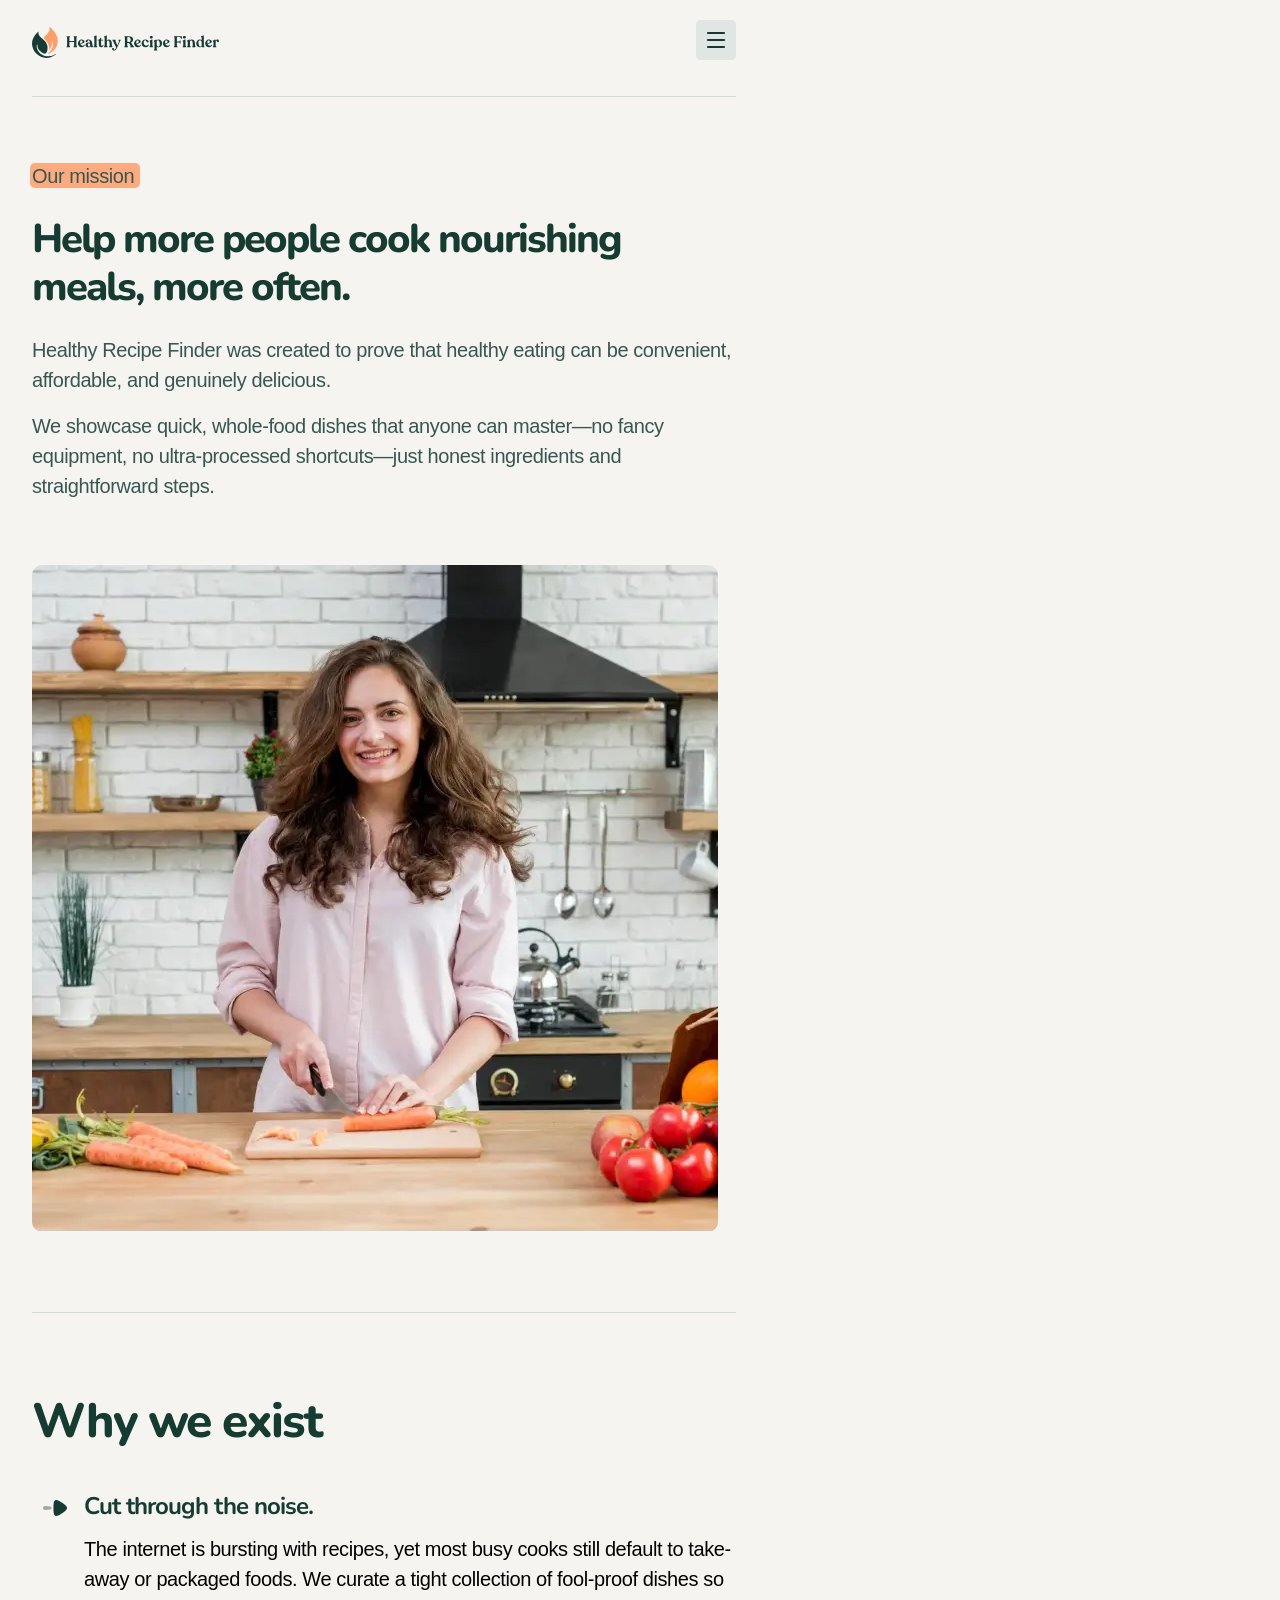
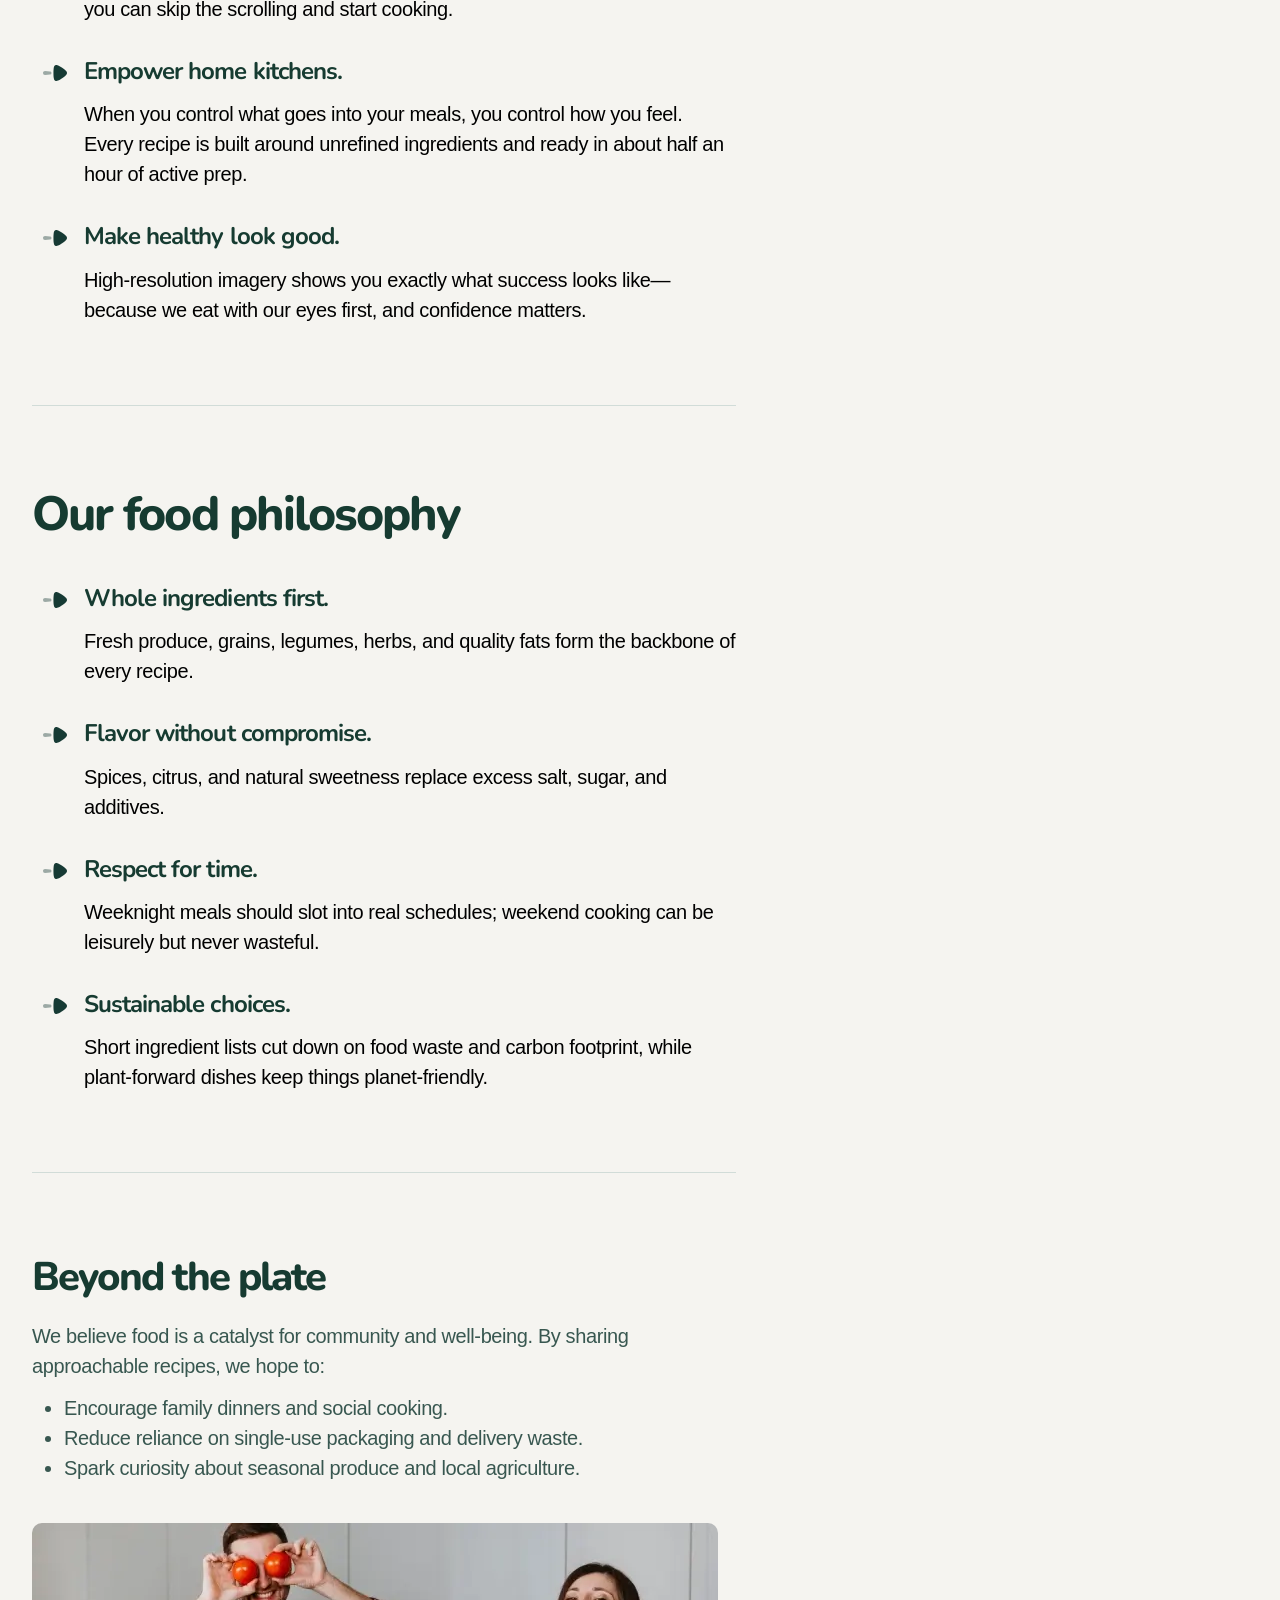
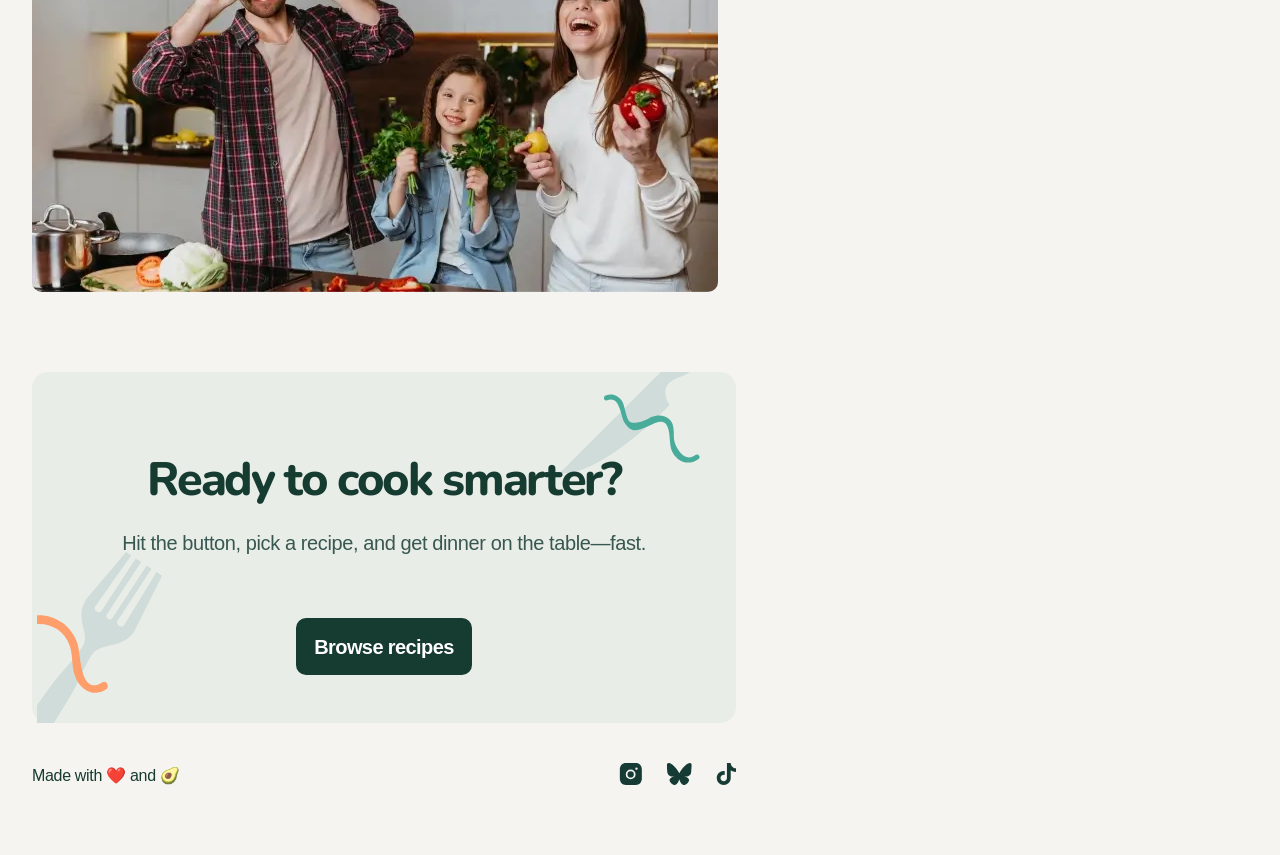
==== about.html @ 057d62b3 "Finishe tablet-version" ====
<!doctype html>
<html lang="en">
  <head>
    <meta charset="UTF-8" />
    <meta name="viewport" content="width=device-width, initial-scale=1.0" />

    <link
      rel="icon"
      type="image/png"
      sizes="32x32"
      href="./assets/images/favicon-32x32.png"
    />

    <title>Frontend Mentor | Recipe finder website</title>
    <link rel="stylesheet" href="./styles/normalize.css" />
    <link rel="stylesheet" href="./styles/style.css" />
  </head>
  <body>
    <header class="header">
      <div class="header__container">
        <a href="#" class="header__logo">
          <img src="./assets/images/logo.svg" alt="logo" />
        </a>
        <button class="header__icon-open" aria-label="Open Menu" aria-expanded="false" aria-controls="navMenu">
          <svg
            width="40"
            height="40"
            viewBox="0 0 40 40"
            fill="none"
            xmlns="http://www.w3.org/2000/svg"
          >
            <path
              d="M0 4C0 1.79086 1.79086 0 4 0H36C38.2091 0 40 1.79086 40 4V36C40 38.2091 38.2091 40 36 40H4C1.79086 40 0 38.2091 0 36V4Z"
              fill="#E0E6E3"
            />
            <path
              fill-rule="evenodd"
              clip-rule="evenodd"
              d="M28 28H12C11.448 28 11 27.553 11 27C11 26.447 11.448 26 12 26H28C28.552 26 29 26.447 29 27C29 27.553 28.552 28 28 28Z"
              fill="#163A34"
            />
            <path
              fill-rule="evenodd"
              clip-rule="evenodd"
              d="M28 14H12C11.448 14 11 13.553 11 13C11 12.447 11.448 12 12 12H28C28.552 12 29 12.447 29 13C29 13.553 28.552 14 28 14Z"
              fill="#163A34"
            />
            <path
              fill-rule="evenodd"
              clip-rule="evenodd"
              d="M28 21H12C11.448 21 11 20.553 11 20C11 19.447 11.448 19 12 19H28C28.552 19 29 19.447 29 20C29 20.553 28.552 21 28 21Z"
              fill="#163A34"
            />
          </svg>
        </button>
        <div class="header__wrapper">
          <nav class="header__menu">
            <ul id="navMenu" class="header__menu-list">
              <li class="header__menu-item">
                <a href="/index.html" class="header__menu-link">Home</a>
              </li>
              <li class="header__menu-item">
                <a href="/" class="header__menu-link">About</a>
              </li>
              <li class="header__menu-item">
                <a href="/recipes.html" class="header__menu-link">Recipes</a>
              </li>
            </ul>
          </nav>
          <div class="header__btn">
            <button class="btn header__btn-sign">Browse recipes</button>
          </div>
        </div>
      </div>
    </header>
    <main class="main">
      <section class="mission">
        <div class="mission__content">
          <p class="mission__color">Our mission</p>
          <h2>Help more people cook nourishing meals, more often.</h2>
          <p>
            Healthy Recipe Finder was created to prove that healthy eating can
            be convenient, affordable, and genuinely delicious.
          </p>
          <p>
            We showcase quick, whole-food dishes that anyone can master—no fancy
            equipment, no ultra-processed shortcuts—just honest ingredients and
            straightforward steps.
          </p>
        </div>
        <picture>
          <!-- Картинка для планшетов и десктопов (от 768px и выше) -->
          <source
            media="(min-width: 600px)"
            srcset="./assets/images/image-about-our-mission-large.webp"
          />
          <!-- Картинка для всех остальных (мобильных) по умолчанию -->
          <img
            src="./assets/images/image-about-our-mission-small.webp"
            alt="image our mission"
          />
        </picture>
      </section>
      <section class="exist-philosophy">
        <div class="exist">
          <h2>Why we exist</h2>
          <div class="exist__content">
            <h6>Cut through the noise.</h6>
            <p>
              The internet is bursting with recipes, yet most busy cooks still
              default to take-away or packaged foods. We curate a tight
              collection of fool-proof dishes so you can skip the scrolling and
              start cooking.
            </p>
            <h6>Empower home kitchens.</h6>
            <p>
              When you control what goes into your meals, you control how you
              feel. Every recipe is built around unrefined ingredients and ready
              in about half an hour of active prep.
            </p>
            <h6>Make healthy look good.</h6>
            <p>
              High-resolution imagery shows you exactly what success looks
              like—because we eat with our eyes first, and confidence matters.
            </p>
          </div>
        </div>
        <div class="philosophy">
          <h2>Our food philosophy</h2>
          <div class="philosophy__content">
            <h6>Whole ingredients first.</h6>
            <p>
              Fresh produce, grains, legumes, herbs, and quality fats form the
              backbone of every recipe.
            </p>
            <h6>Flavor without compromise.</h6>
            <p>
              Spices, citrus, and natural sweetness replace excess salt, sugar,
              and additives.
            </p>
            <h6>Respect for time.</h6>
            <p>
              Weeknight meals should slot into real schedules; weekend cooking
              can be leisurely but never wasteful.
            </p>
            <h6>Sustainable choices.</h6>
            <p>
              Short ingredient lists cut down on food waste and carbon
              footprint, while plant-forward dishes keep things planet-friendly.
            </p>
          </div>
        </div>
      </section>
      <section class="plate">
        <div class="plate__content">
          <h2>Beyond the plate</h2>
          <p>
            We believe food is a catalyst for community and well-being. By
            sharing approachable recipes, we hope to:
          </p>
          <ul class="plate__list">
            <li class="plate__item">
              Encourage family dinners and social cooking.
            </li>
            <li class="plate__item">
              Reduce reliance on single-use packaging and delivery waste.
            </li>
            <li class="plate__item">
              Spark curiosity about seasonal produce and local agriculture.
            </li>
          </ul>
        </div>
        <picture>
          <!-- Картинка для планшетов и десктопов (от 768px и выше) -->
          <source
            media="(min-width: 600px)"
            srcset="./assets/images/image-about-beyond-the-plate-large.webp"
          />
          <!-- Картинка для всех остальных (мобильных) по умолчанию -->
          <img
            src="./assets/images/image-about-beyond-the-plate-small.webp"
            alt="image beyond the plate"
          />
        </picture>
      </section>

      <section class="smarter">
        <h2>Ready to cook smarter?</h2>
        <p>Hit the button, pick a recipe, and get dinner on the table—fast.</p>
        <button class="btn btn__smarter">Browse recipes</button>
      </section>
    </main>
    <footer class="footer">
      <div class="footer__social">
        <button>
          <!-- <img src="./assets/images/icon-instagram.svg" alt="icon instagram" /> -->
          <svg
            xmlns="http://www.w3.org/2000/svg"
            width="23"
            height="22"
            fill="none"
            viewBox="0 0 23 22"
          >
            <path
              fill="#163A34"
              fill-rule="evenodd"
              d="M11.664 8.198a3.19 3.19 0 0 0-3.187 3.184 3.188 3.188 0 0 0 6.374 0 3.188 3.188 0 0 0-3.187-3.184Z"
              clip-rule="evenodd"
            />
            <path
              fill="#163A34"
              fill-rule="evenodd"
              d="M17.476 6.842c-.66 0-1.198-.535-1.198-1.191a1.198 1.198 0 0 1 2.396 0c0 .656-.538 1.191-1.198 1.191Zm-5.812 9.461a4.928 4.928 0 0 1-4.924-4.92 4.928 4.928 0 0 1 4.924-4.922 4.927 4.927 0 0 1 4.923 4.921 4.927 4.927 0 0 1-4.923 4.921ZM16.727 0H6.96C3.303 0 .844 2.573.844 6.403v9.194C.844 19.426 3.303 22 6.96 22h9.766c3.659 0 6.118-2.574 6.118-6.403V6.403c0-3.83-2.458-6.403-6.117-6.403Z"
              clip-rule="evenodd"
            />
          </svg>
        </button>
        <button>
          <!-- <img src="./assets/images/icon-bluesky.svg" alt="icon bluesky" /> -->
          <svg
            xmlns="http://www.w3.org/2000/svg"
            width="26"
            height="22"
            fill="none"
            viewBox="0 0 26 22"
          >
            <g clip-path="url(#a)">
              <path
                fill="#163A34"
                d="M6.22 1.48c2.865 2.151 5.946 6.512 7.077 8.852 1.132-2.34 4.213-6.7 7.077-8.851 2.067-1.552 5.416-2.753 5.416 1.068 0 .763-.437 6.41-.694 7.327-.892 3.187-4.142 4-7.032 3.508 5.053.86 6.338 3.709 3.562 6.557-5.272 5.41-7.578-1.357-8.17-3.091-.107-.318-.158-.467-.159-.34 0-.127-.051.022-.16.34-.59 1.734-2.896 8.502-8.169 3.091-2.776-2.848-1.49-5.697 3.563-6.557-2.891.492-6.141-.321-7.033-3.508-.257-.917-.694-6.564-.694-7.327 0-3.82 3.35-2.62 5.416-1.068Z"
              />
            </g>
            <defs>
              <clipPath id="a">
                <path fill="#fff" d="M.844 0H25.75v22H.844z" />
              </clipPath>
            </defs>
          </svg>
        </button>
        <button>
          <!-- <img src="./assets/images/icon-tiktok.svg" alt="icon tiktok" /> -->
          <svg
            xmlns="http://www.w3.org/2000/svg"
            width="20"
            height="22"
            fill="none"
            viewBox="0 0 20 22"
          >
            <path
              fill="#163A34"
              d="M20 9.023h-.043c-1.977 0-3.781-.601-5.242-1.675v7.691c0 3.867-3.137 6.961-7.004 6.961A6.932 6.932 0 0 1 .75 15.04c0-3.868 3.094-7.005 6.96-7.005.345 0 .645.043.99.086v3.867a2.664 2.664 0 0 0-.99-.172c-1.76 0-3.222 1.461-3.222 3.223 0 1.762 1.461 3.223 3.223 3.223 1.762 0 3.223-1.461 3.223-3.223V0h3.78v.086c0 .3 0 .602.087.902a5.226 5.226 0 0 0 2.32 3.438c.817.558 1.805.86 2.836.86H20v3.737Z"
            />
          </svg>
        </button>
      </div>
      <p>Made with ❤️ and 🥑</p>
    </footer>
    <script src="app.js"></script>
  </body>
</html>
---- styles/style.css ----
:root {
  --neutral-900: hsl(164, 45%, 16%);
  --neutral-600: hsl(166, 22%, 28%);
  --neutral-300: hsl(160, 13%, 84%);
  --neutral-200: hsl(108, 12%, 92%);
  --neutral-100: hsl(45, 20%, 95%);
  --neutral-0: hsl(0, 0%, 100%);
  --orange: hsl(21, 98%, 71%);
  --teal: hsl(170, 40%, 48%);
  --indigo: hsl(230, 62%, 64%);
  --font-family: "Nunito Sans", sans-serif;
  --second-family: "Nunito", sans-serif;
}
@font-face {
  font-family: "Nunito";
  src:
    local("Nunito"), url(../assets/fonts/Nunito/Nunito-VariableFont_wght.ttf);
}
@font-face {
  font-family: "Nunito-Sans";
  src:
    local("Nunito-Sans"),
    url(../assets/fonts/Nunito_Sans/NunitoSans-VariableFont_YTLC\,opsz\,wdth\,wght.ttf);
}

html {
  box-sizing: border-box;
}

*,
::after,
::before {
  box-sizing: inherit;
}

body {
  max-width: 375px;
  width: 100%;
  min-height: 1932px;
  padding-inline: 16px;
  font-family: "Nunito Sans", sans-serif;
  background-color: var(--neutral-100);
  /* position: relative; */
}
img {
  /* Чтобы ширина не выходила за экран изображения */
  max-width: 100%;
  display: block;
}

a {
  text-decoration: none;
}
ul {
  margin-block: 0;
  padding-inline-start: 0;
}

button {
  border: none;
  padding: 0;
  cursor: pointer;
  color: inherit;
  background-color: transparent;
}
.header {
  padding-block: 20px;
  border-bottom: 1px solid var(--neutral-300);
}
.header__container {
  display: flex;
  align-items: center;
  justify-content: space-between;
  position: relative;
}
.header__logo {
  display: block;
  width: 200px;
}
.header__wrapper {
  display: flex;
  align-items: center;
  flex-direction: column;
  justify-content: space-between;
  background-color: var(--neutral-0);
  width: 343px;
  height: 231px;
  border-radius: 8px;
  position: absolute;
  top: 60px;
  left: -5px;
  z-index: 2;
  padding-block-end: 8px;
  box-shadow: 0 12px 22px -12px var(--neutral-600);
  display: none;
}
.menu__active .header__wrapper {
  display: flex;
}
.header__menu {
  padding-block-start: 12px;
}
.header__menu-list {
  width: 327px;
  list-style: none;
  display: flex;
  align-items: flex-start;
  flex-direction: column;
  row-gap: 12px;
  padding-inline-start: 8px;
}
/* .header__menu-item {
} */
.header__menu-link {
  font-weight: 600;
  font-size: 18px;
  line-height: 150%;
  letter-spacing: -0.02em;
  color: hsl(218, 23%, 21%);
}
.header__btn {
  padding-inline: 8px;
}
.btn {
  display: flex;
  align-items: center;
  justify-content: center;
  border-radius: 10px;
  background-color: var(--neutral-900);
  font-weight: 700;
  font-family: "Nunito Sans", sans-serif;
  font-size: 20px;
  line-height: 140%;
  letter-spacing: -0.03em;
  text-align: center;
  color: var(--neutral-0);
  &:focus {
    outline: none;
  }
  &:focus-visible {
    outline: 2px solid var(--neutral-900);
    /* Отступ от кнопки */
    outline-offset: 2px;
  }
}
.btn .header__btn-sign {
  width: 327px;
  height: 52px;
}
.main {
  margin-block-start: 48px;
}
.meals {
  margin-block-end: 64px;
}
.meals h1 {
  width: 343px;
  font-family: var(--second-family);
  font-weight: 800;
  /* font-size: 52px; */
  font-size: clamp(3.25rem, calc(2.81rem + 1.878vw), 4.5rem);
  line-height: 110%;
  letter-spacing: -0.04em;
  color: var(--neutral-900);
  margin-block: 0 16px;
  position: relative;
}
.meals h1::after {
  position: absolute;
  content: "";
  width: 185px;
  height: 23px;
  border-radius: 5px;
  background-color: var(--orange);
  top: 30px;
  left: 0;
  opacity: 0.55;
}
.meals p {
  font-family: var(--font-family);
  font-weight: 500;
  font-size: 20px;
  line-height: 150%;
  letter-spacing: -0.02em;
  color: var(--neutral-600);
  margin-block: 0 32px;
}
.btn__meals {
  width: 198px;
  height: 60px;
  margin-block-end: 40px;
}
.meals picture {
  position: relative; /* Создаем точку отсчета для линии */
  display: block; /* Позволяет псевдоэлементу отображаться */
  /* width: max-content;  Чтобы контейнер не был шире самой картинки */
  margin: 0 auto; /* Если нужно отцентрировать картинку */
}

.meals picture::before {
  content: "";
  position: absolute;
  /* Параметры самой линии 
  Укажите реальную ширину вашей линии
  Укажите реальную высоту */
  background-image: url("../assets/images/pattern-squiggle-mobile.svg");
  background-repeat: no-repeat;
  background-size: contain;
  width: 375px;
  height: 476px;
  /* Размещаем линию */
  top: -125px;
  right: -15px;
  /* Кладем линию ПОД картинку */
  z-index: -1;
}

.meals img {
  display: block; /* Убирает лишний отступ снизу у картинки */
  position: relative; /* Гарантирует, что картинка будет выше линии */
  border-radius: 3px;
  z-index: 1;
}
/* Getting */
.getting {
  margin-block-end: 64px;
}
.getting h2 {
  font-family: var(--second-family);
  font-weight: 800;
  /* font-size: clamp(40px, calc(37.183px + 0.751vw), 48px); */
  font-size: clamp(2.5rem, calc(2.324rem + 0.751vw), 3rem);
  line-height: 120%;
  letter-spacing: -0.04em;
  color: var(--neutral-900);
  margin-block: 0 48px;
}
.getting__block {
  display: flex;
  align-items: center;
  flex-direction: column;
  row-gap: 20px;
}
.getting__block img {
  margin-block-end: 20px;
}
.getting__block h4 {
  font-family: var(--second-family);
  font-weight: 700;
  font-size: 32px;
  line-height: 130%;
  letter-spacing: -0.03em;
  color: var(--neutral-900);
  margin-block: 0 12px;
}
.getting__block p {
  font-family: var(--font-family);
  font-weight: 500;
  font-size: 20px;
  line-height: 150%;
  letter-spacing: -0.02em;
  color: var(--neutral-600);
  margin-block: 0;
}
/* Built */
.built {
  margin-block-end: 64px;
}
.built h2 {
  font-family: var(--second-family);
  font-weight: 800;
  /* font-size: 40px; */
  font-size: clamp(2.5rem, calc(2.324rem + 0.751vw), 3rem);
  line-height: 120%;
  letter-spacing: -0.05em;
  color: var(--neutral-900);
  margin-block: 0 20px;
}
.built p {
  font-family: var(--font-family);
  font-weight: 500;
  font-size: 20px;
  line-height: 150%;
  letter-spacing: -0.02em;
  color: var(--neutral-600);
  margin-block: 0 32px;
}
.built span {
  font-family: var(--second-family);
  font-weight: 700;
  line-height: 140%;
  letter-spacing: -0.03em;
}
/* Псевдокласс :first-of-type находит первого потомка своего типа среди детей родителя.
Этот селектор выберет именно первый элемент нужного типа (в данном случае — первый <p>), 
даже если перед ним есть другие теги.
*/
.built p:first-of-type {
  margin-block-end: 20px;
}
.built img {
  border-radius: 10px;
}

/* About */
/* Mission */
.mission {
  padding-block-end: 64px;
  border-bottom: 1px solid var(--neutral-300);
}
.mission__content {
  margin-block-end: 40px;
}
.mission__color {
  font-family: var(--second-family);
  font-weight: 700;
  font-size: 20px;
  line-height: 140%;
  letter-spacing: -0.03em;
  color: var(--neutral-900);
  position: relative;
}
.mission__color::after {
  position: absolute;
  content: "";
  width: 110px;
  height: 25px;
  border-radius: 5px;
  background-color: var(--orange);
  top: 2px;
  left: -2px;
  opacity: 0.85;
  z-index: -1;
}
.mission__content p:first-child {
  margin-block-end: 24px;
}
.mission__content h2 {
  font-family: var(--second-family);
  font-weight: 800;
  font-size: 40px;
  line-height: 120%;
  letter-spacing: -0.05em;
  color: var(--neutral-900);
  margin-block: 0 24px;
}
.mission__content p {
  font-family: var(--font-family);
  font-weight: 500;
  font-size: 20px;
  line-height: 150%;
  letter-spacing: -0.02em;
  color: var(--neutral-600);
  margin-block: 0;
}
.mission__content p:nth-child(3) {
  margin-block-end: 16px;
}
.mission img {
  border-radius: 10px;
}
/* Exist Philosophy*/
.exist-philosophy {
  margin-block-start: 48px;
}
.exist__content {
  padding-inline-start: 52px;
}
.exist__content p:last-child {
  margin-block-end: 0;
}
.exist-philosophy h2 {
  font-family: var(--second-family);
  font-weight: 800;
  font-size: 48px;
  line-height: 120%;
  letter-spacing: -0.04em;
  color: var(--neutral-900);
  margin-block: 0 40px;
}
.exist-philosophy h6 {
  font-family: var(--second-family);
  font-weight: 700;
  font-size: 24px;
  line-height: 130%;
  letter-spacing: -0.04em;
  color: var(--neutral-900);
  margin-block: 0 12px;
  position: relative;
}
.exist-philosophy h6::before {
  position: absolute;
  content: "";
  background-image: url("../assets/images/icon-bullet-point.svg");
  width: 32px;
  height: 32px;
  background-size: contain;
  top: 1px;
  left: -45px;
  /*  чтобы иконка не «подпрыгивала» выше базовой линии текста */
  vertical-align: middle;
}
.exist-philosophy p {
  font-family: var(--font-family);
  font-weight: 500;
  font-size: 20px;
  line-height: 150%;
  letter-spacing: -0.02em;
  color: var(--neutral-800);
  margin-block: 0 24px;
}
.exist {
  padding-block-end: 48px;
  border-bottom: 1px solid var(--neutral-300);
}

.philosophy {
  margin-block-start: 48px;
  border-bottom: 1px solid var(--neutral-300);
}
.philosophy__content p:last-child {
  margin-block-end: 0;
}
.philosophy__content {
  padding-inline-start: 52px;
  padding-block-end: 49px;
}
/* Plate */
.plate {
  margin-block: 48px;
}
.plate__content {
  margin-block-end: 32px;
}
.plate__content h2 {
  font-family: var(--second-family);
  font-weight: 800;
  font-size: 40px;
  line-height: 120%;
  letter-spacing: -0.05em;
  color: var(--neutral-900);
  margin-block: 0 20px;
}
.plate__content p {
  font-family: var(--font-family);
  font-weight: 500;
  font-size: 20px;
  line-height: 150%;
  letter-spacing: -0.02em;
  color: var(--neutral-600);
  margin-block: 0 12px;
}
.plate__list {
  padding-inline-start: 32px;
}
.plate__item {
  font-family: var(--font-family);
  font-weight: 500;
  font-size: 20px;
  line-height: 150%;
  letter-spacing: -0.02em;
  color: var(--neutral-600);
}

.plate img {
  border-radius: 10px;
}
/* Recipes */
/* Explore */
.explore {
  margin-block: 48px;
}
.explore h2 {
  font-family: var(--second-family);
  font-weight: 800;
  font-size: clamp(2.5rem, calc(2.324rem + 0.751vw), 3rem);
  line-height: 120%;
  letter-spacing: -0.05em;
  color: var(--neutral-900);
  margin-block: 0 12px;
}
.explore p {
  font-family: var(--font-family);
  font-weight: 500;
  font-size: 20px;
  line-height: 150%;
  letter-spacing: -0.02em;
  color: var(--neutral-600);
  margin-block: 0;
}

/* Form */
.form {
  display: flex;
  align-items: center;
  flex-direction: column;
  row-gap: 12px;
  margin-block-end: 24px;
}
input[type="text"] {
  display: block;
  border: none;
  width: 343px;
  height: 47px;
  border: 1px solid var(--neutral-300);
  border-radius: 10px;
  padding: 10px 16px;
  background: var(--neutral-0);
  padding-inline-start: 44px;
  cursor: pointer;
}
.form__input {
  position: relative;
}
::placeholder {
  font-family: var(--second-family);
  font-weight: 600;
  font-size: 18px;
  line-height: 150%;
  letter-spacing: -0.02em;
  color: var(--neutral-900);
  opacity: 0.7;
}
.form__input svg {
  position: absolute;
  width: 20px;
  height: 20px;
  top: 14px;
  left: 16px;
}
/* select {
  appearance: none;
  width: 343px;
  height: 47px;
  border: 1px solid var(--neutral-300);
  border-radius: 10px;
  padding: 10px 16px;
  background: var(--neutral-0);
} */
/* select option {
  border: none;
  outline: none;
  font-family: var(--second-family);
  font-weight: 600;
  font-size: 18px;
  line-height: 150%;
  letter-spacing: -0.02em;
  color: #293241;
} */
.dropdown {
  position: relative;
}
.dropdown .btn__head {
  border: 1px solid #e0e6e3;
  display: flex;
  align-items: center;
  justify-content: center;
  width: 343px;
  height: 47px;
  border-radius: 10px;
  background: var(--neutral-0);
  font-weight: 600;
  font-size: 18px;
  line-height: 150%;
  letter-spacing: -0.02em;
  color: var(--neutral-900);
  cursor: pointer;
}
.dropdown .btn__head::after {
  position: absolute;
  content: "";
  background-image: url("../assets/images/icon-chevron-down.svg");
  width: 20px;
  height: 21px;
  top: 15px;
  right: 87px;
}

.selected {
  position: absolute;
  border: 1px solid var(--neutral-300);
  border-radius: 8px;
  padding: 8px;
  width: 240px;
  /* height: 173px; */
  box-shadow: 0 12px 22px -12px var(--neutral-300);
  background: var(--neutral-0);
  top: 53px;
  visibility: hidden;
  z-index: 2;
}
.dropdown.open .selected {
  opacity: 1;
  visibility: visible;
}
.form__radio {
  /* border: 1px solid var(--neutral-0);
  border-radius: 8px;
  padding: 8px;
  width: 224px;
  height: 43px;
  background: var(--neutral-0); */
}

label {
  display: block;
  width: 224px;
  height: 43px;
  border: 1px solid var(--neutral-0);
  border-radius: 8px;
  padding: 8px 28px;
  position: relative;
  font-weight: 600;
  font-size: 18px;
  line-height: 150%;
  letter-spacing: -0.02em;
  color: var(--neutral-600);
  cursor: pointer;
  transition: border 0.2s ease-in-out;
}
input[type="radio"] {
  position: absolute;
  width: 0;
  height: 0;
  left: 6px;
  top: 13px;
}
input[type="radio"]::before {
  content: "";
  display: inline-block;
  width: 16px;
  height: 16px;
  border-radius: 50%;
  background: transparent;
  border: 2px solid hsl(165, 15%, 84%);
}
input[type="radio"]:checked::after {
  position: absolute;
  content: "";
  width: 8px;
  height: 8px;
  background: var(--neutral-600);
  border: 2px solid var(--neutral-600);
  border-radius: 50%;
  left: 4px;
  top: 4px;
  cursor: pointer;
}
input[type="radio"]:checked::before {
  border-color: var(--neutral-600);
}
.clear__btn {
  border: none;
  outline: none;
  border-radius: 8px;
  padding: 2px 8px;
  width: 224px;
  height: 28px;
  font-weight: 500;
  font-size: 16px;
  line-height: 150%;
  letter-spacing: -0.02em;
  color: var(--neutral-600);
  background: var(--neutral-0);
  text-align: left;
}
.recipes__wrap {
  display: grid;
  grid-template-columns: 1fr;
  row-gap: 32px;
}
.recipes__wrap-info {
  box-shadow: 0 8px 16px -9px rgba(22, 58, 52, 0.16);
  background: var(--neutral-0);
  border: 1px solid var(--neutral-300);
  border-radius: 10px;
  padding: 8px;
}
.recipes__wrap-info picture img {
  border-radius: 10px;
  margin-block-end: 16px;
}
.recipes__wrap-info h4 {
  width: 311px;
  display: inline-block;
  text-transform: capitalize;
  font-family: var(--second-family);
  font-weight: 700;
  font-size: 20px;
  line-height: 140%;
  letter-spacing: -0.03em;
  color: var(--neutral-900);
  margin-block: 0 10px;
  /* Для того, чтобы было ... как в макете */
  overflow: hidden;
  white-space: nowrap;
  text-overflow: ellipsis;
}
.recipes__wrap-info p {
  font-family: var(--font-family);
  font-weight: 500;
  font-size: 16px;
  line-height: 150%;
  letter-spacing: -0.02em;
  color: var(--neutral-600);
  margin-block: 0 16px;
}
.recipes__wrap-details {
  display: flex;
  align-items: center;
  flex-wrap: wrap;
  column-gap: 16px;
  row-gap: 8px;
  margin-block-end: 16px;
}
.recipes__wrap-details p {
  margin: 0;
}
.details__serving {
  display: flex;
  align-items: center;
  column-gap: 6px;
}
.details__prep {
  display: flex;
  align-items: center;
  column-gap: 6px;
}
.details__cook {
  display: flex;
  align-items: center;
  column-gap: 6px;
}
.btn__view {
  width: 327px;
  height: 48px;
  border-radius: 999px;
  margin-block-end: 8px;
  font-size: 16px;
  letter-spacing: -0.02em;
}
/* Recipe */
.main__nav {
  font-weight: 600;
  font-size: 18px;
  line-height: 150%;
  letter-spacing: -0.02em;
  color: var(--neutral-900);
  margin-block-end: 16px;
  text-transform: capitalize;
}
.recipe__info {
  display: flex;
  align-items: center;
  flex-direction: column;
  row-gap: 40px;
}
.recipe__info picture img {
  border-radius: 10px;
}
.recipe__details {
  border-bottom: 1px solid var(--neutral-300);
}
.recipe__details h2 {
  font-weight: 800;
  font-size: 40px;
  line-height: 120%;
  letter-spacing: -0.05em;
  color: var(--neutral-900);
  margin-block: 0 20px;
  text-transform: capitalize;
}
.recipe__details p {
  font-weight: 500;
  font-size: 20px;
  line-height: 150%;
  letter-spacing: -0.02em;
  color: var(--neutral-600);
  margin-block: 0 20px;
}
.recipe__details .recipes__wrap-details p {
  margin: 0;
}
.recipe__details .recipes__wrap-details {
  margin-block-end: 20px;
}
.recipe__details h4 {
  font-weight: 700;
  font-size: 24px;
  line-height: 130%;
  letter-spacing: -0.04em;
  color: var(--neutral-900);
  margin-block: 0 16px;
}
.recipe__details ul {
  padding-inline-start: 20px;
}
.recipe__details ul:first-of-type {
  margin-block-end: 20px;
}
.recipe__details ul:last-of-type {
  padding-block-end: 49px;
}
.recipe__details li {
  list-style-type: none;
  font-weight: 500;
  font-size: 20px;
  line-height: 150%;
  letter-spacing: -0.02em;
  color: var(--neutral-600);
  position: relative;
  padding-block-end: 8px;
}
.recipe__details li:last-child {
  padding-block-end: 0;
}
.recipe__details li::before {
  position: absolute;
  content: "";
  background-image: url("../assets/images/icon-bullet-point.svg");
  width: 24px; /* Целевая ширина */
  height: 24px; /* Целевая высота */
  background-size: contain; /* Сохраняет пропорции внутри 24x24 */
  top: 3px;
  left: -32px;
  vertical-align: middle;
}
.more__recipes {
  padding-block: 48px;
  border-bottom: 1px solid var(--neutral-300);
}
.more__recipes h3 {
  font-weight: 700;
  font-size: 32px;
  line-height: 130%;
  letter-spacing: -0.03em;
  color: var(--neutral-900);
  margin-block: 0 24px;
}
/* Smarter */
.smarter {
  border-radius: 16px;
  padding: 48px 16px;
  /* width: 343px; */
  /* height: 353px; */
  background: var(--neutral-200);
  margin-block-end: 32px;
}
.smarter h2 {
  font-family: var(--second-family);
  font-weight: 800;
  /* font-size: 40px; */
  font-size: clamp(2.5rem, calc(2.324rem + 0.751vw), 3rem);
  line-height: 120%;
  letter-spacing: -0.05em;
  text-align: center;
  color: var(--neutral-900);
  margin-block: 0 12px;
}
.smarter p {
  font-family: var(--font-family);
  font-weight: 500;
  font-size: 20px;
  line-height: 150%;
  letter-spacing: -0.02em;
  text-align: center;
  color: var(--neutral-600);
  padding: 0 32px;
}
.btn__smarter {
  width: 176px;
  height: 57px;
  margin: 0 auto;
}
.footer {
  padding-block-start: 40px;
}
.footer__social {
  display: flex;
  align-items: center;
  justify-content: center;
  column-gap: 24px;
  margin-block-end: 24px;
}
.footer__social button {
  list-style-type: none;
  cursor: pointer;
  &:hover svg path {
    fill: var(--neutral-600);
  }
  &:focus {
    outline: none;
  }
  &:focus-visible {
    outline: 2px solid var(--neutral-900);
    border-radius: 4px;
    /* Отступ от кнопки */
    outline-offset: 2px;
  }
}
.footer p {
  font-family: var(--font-family);
  font-weight: 500;
  font-size: 16px;
  line-height: 150%;
  letter-spacing: -0.02em;
  text-align: center;
  color: var(--neutral-900);
}

/* ------------------ Tablet -----------*/

@media (min-width: 768px) {
  body {
    max-width: 768px;
    min-height: 2982px;
    padding-inline: 32px;
  }
  .header {
    padding-block: 20px 32px;
  }
  .header__wrapper {
    width: 100%;
    align-items: start;
  }
  .header__btn {
    width: 100%;
  }
  .header__btn-sign {
    width: 100%;
  }
  .meals {
    margin-block-end: 80px;
  }
  .meals h1 {
    width: 100%;
  }
  .meals h1::after {
    width: 210px;
    height: 25px;
  }
  .meals picture::before {
    background-image: url("../assets/images/pattern-squiggle-1.svg");
    width: 768px;
    height: 664px;
    top: -70px;
  }
  .meals img {
    border-radius: 7px;
  }
  /* Getting */
  .getting {
    padding-block-end: 80px;
    margin-block-end: 0;
    border-bottom: 1px solid var(--neutral-300);
  }
  .getting__block {
    align-items: flex-start;
    row-gap: 32px;
  }
  .getting__block img {
    margin-block-end: 24px;
  }
  /* Built */
  .built {
    margin-block: 80px;
  }
  .built p {
    margin-block-end: 40px;
  }
  .built span {
    position: relative;
  }
  .built span::after {
    position: absolute;
    content: "";
    width: 100px;
    height: 13px;
    border-radius: 5px;
    background-color: var(--orange);
    top: 10px;
    left: 0;
    opacity: 1;
    z-index: -1;
  }
  /* Smarter */
  .smarter {
    padding-block-start: 80px;
    position: relative;
    z-index: 2;
    margin-block-end: 0;
  }
  .smarter::after {
    position: absolute;
    content: "";
    width: 151px;
    height: 122px;
    /* background-image: url("../assets/images/pattern-knife.svg"); */
    background-image: url("../assets/images/pattern-knife-small.svg");
    background-repeat: no-repeat;
    background-size: contain;
    top: 0px;
    right: 25px;
    z-index: -11;
  }
  .smarter::before {
    position: absolute;
    content: "";
    width: 132px;
    height: 175px;
    background-image: url("../assets/images/pattern-fork-small.svg");
    background-repeat: no-repeat;
    background-size: contain;
    bottom: 0;
    left: 5px;
    z-index: -11;
  }
  .smarter p {
    padding-block-end: 40px;
  }
  /* About */
  /* Mission */
  .mission {
    padding-block: 16px 80px;
  }
  .mission__content {
    margin-block-end: 64px;
  }
  /* Exist Philosophy*/
  .exist-philosophy {
    margin-block-start: 80px;
  }
  .exist-philosophy p {
    margin-block-end: 32px;
  }
  .exist {
    padding-block-end: 80px;
  }
  .philosophy {
    margin-block-start: 80px;
  }
  .philosophy__content {
    padding-block-end: 80px;
  }
  /* Plate */
  .plate {
    margin-block: 80px;
  }
  .plate__content {
    margin-block-end: 40px;
  }
  /* Recipes */
  /* Explore */
  .explore {
    margin-block-start: 64px;
  }
  /* Form */
  .form {
    flex-direction: row;
    gap: 0 12px;
  }
  input[type="text"] {
    width: 320px;
    transition: border-color 0.3s; /* Плавный эффект */
    &:hover {
      border: 1px solid var(--neutral-900);
      border-radius: 10px;
    }
  }
  .dropdown .btn__head {
    width: 180px;
    transition: border-color 0.3s; /* Плавный эффект */
    &:hover {
      border: 1px solid var(--neutral-900);
      border-radius: 10px;
    }
  }
  .dropdown .btn__head::after {
    right: 2px;
  }
  .dropdown.open {
    border: 1px solid var(--neutral-900);
    border-radius: 10px;
  }
  .recipes__wrap-details {
    row-gap: 0;
  }
  /* Стандартный :focus работает только на элементах, которые могут принимать фокус ввода. 
  label к ним не относится.
  :focus-within — срабатывает на родителе (label), когда любой элемент внутри него (input) получает фокус.
  :has(:checked) — если вы хотите, чтобы рамка оставалась активной после клика (когда кнопка выбрана): */
  label:focus-within {
    border: 2px solid var(--neutral-900);
  }
  label:has(input:checked) {
    border-color: var(--neutral-900);
  }
  .btn__view {
    width: 100%;
  }
  .clear__btn:focus {
    outline: 2px solid var(--neutral-900);
  }

  /* Footer */
  .footer {
    display: flex;
    align-items: center;
    justify-content: space-between;
    flex-direction: row-reverse;
    padding-block: 40px;
  }
  .footer__social {
    margin-block-end: 0;
  }
  .footer p {
    margin-block: 0;
  }
}

/* ------------------ Desktop -----------*/
@media (min-width: 1440px) {
}
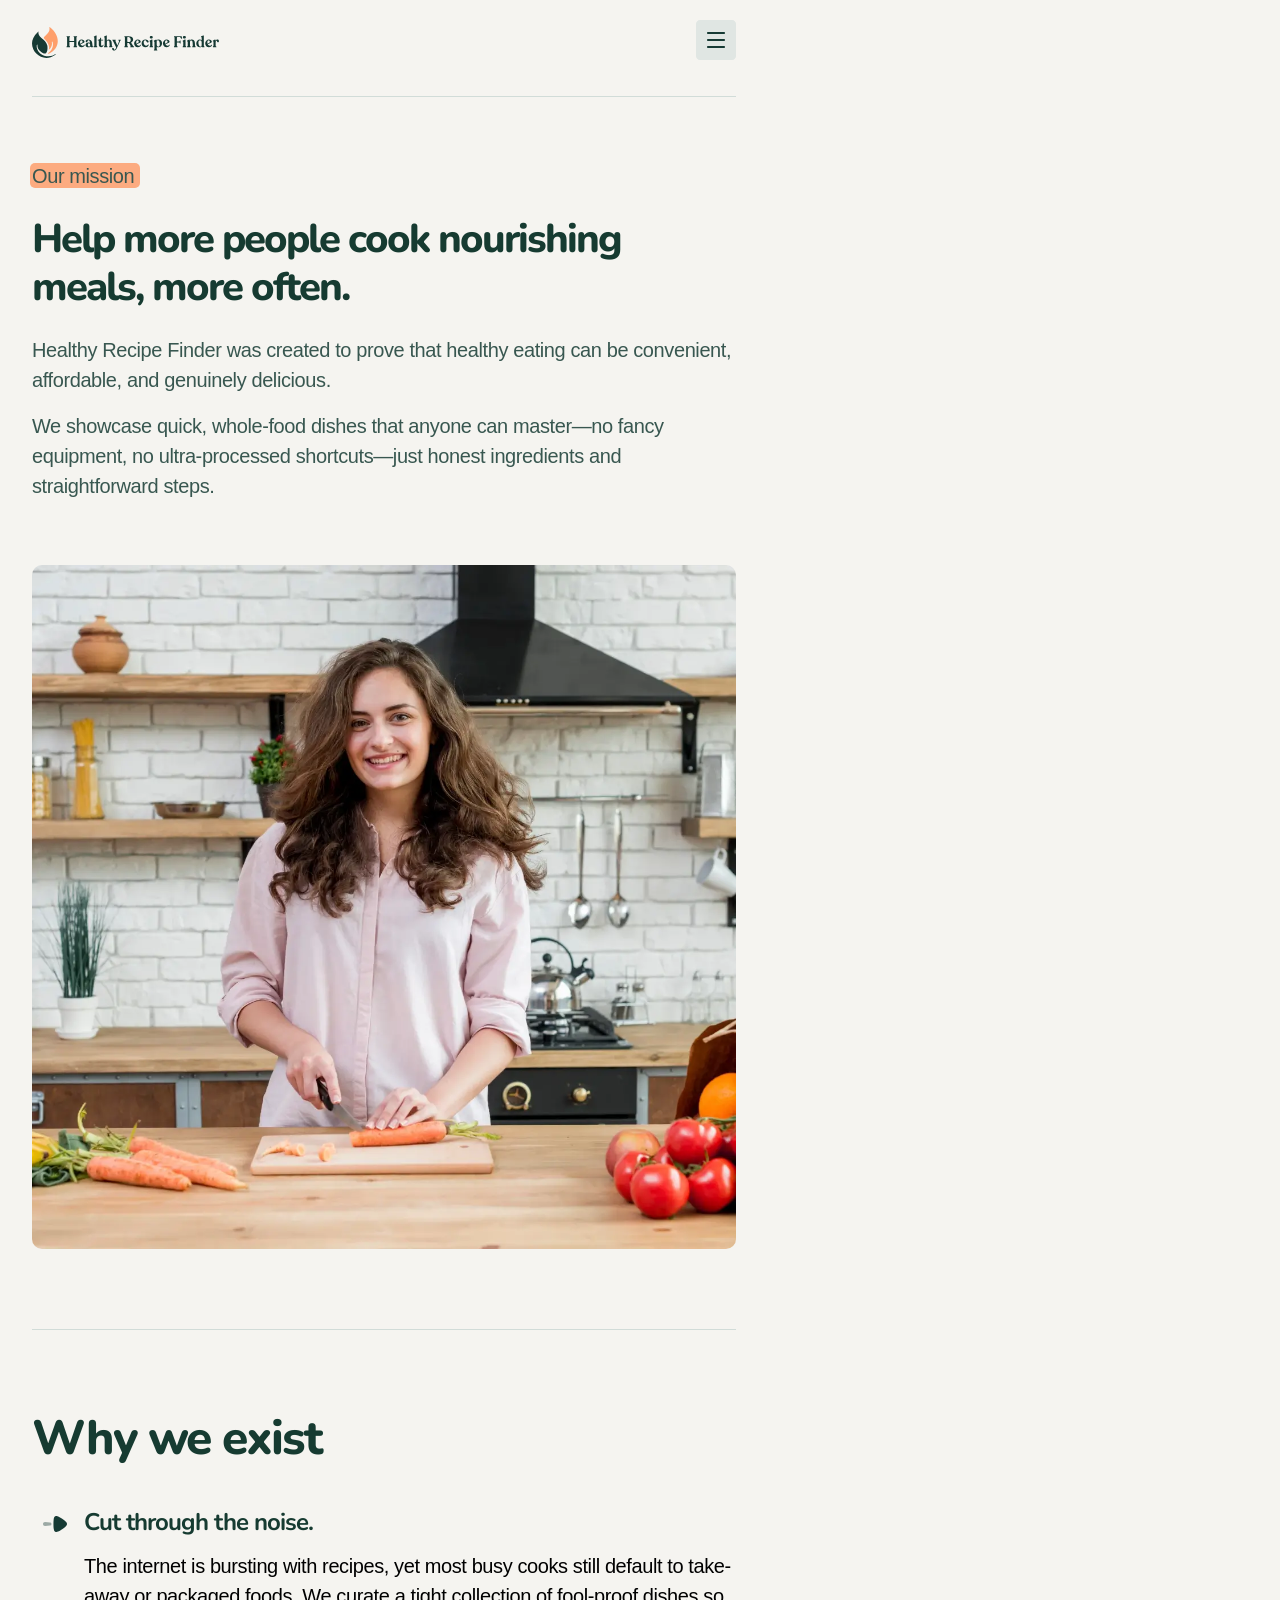
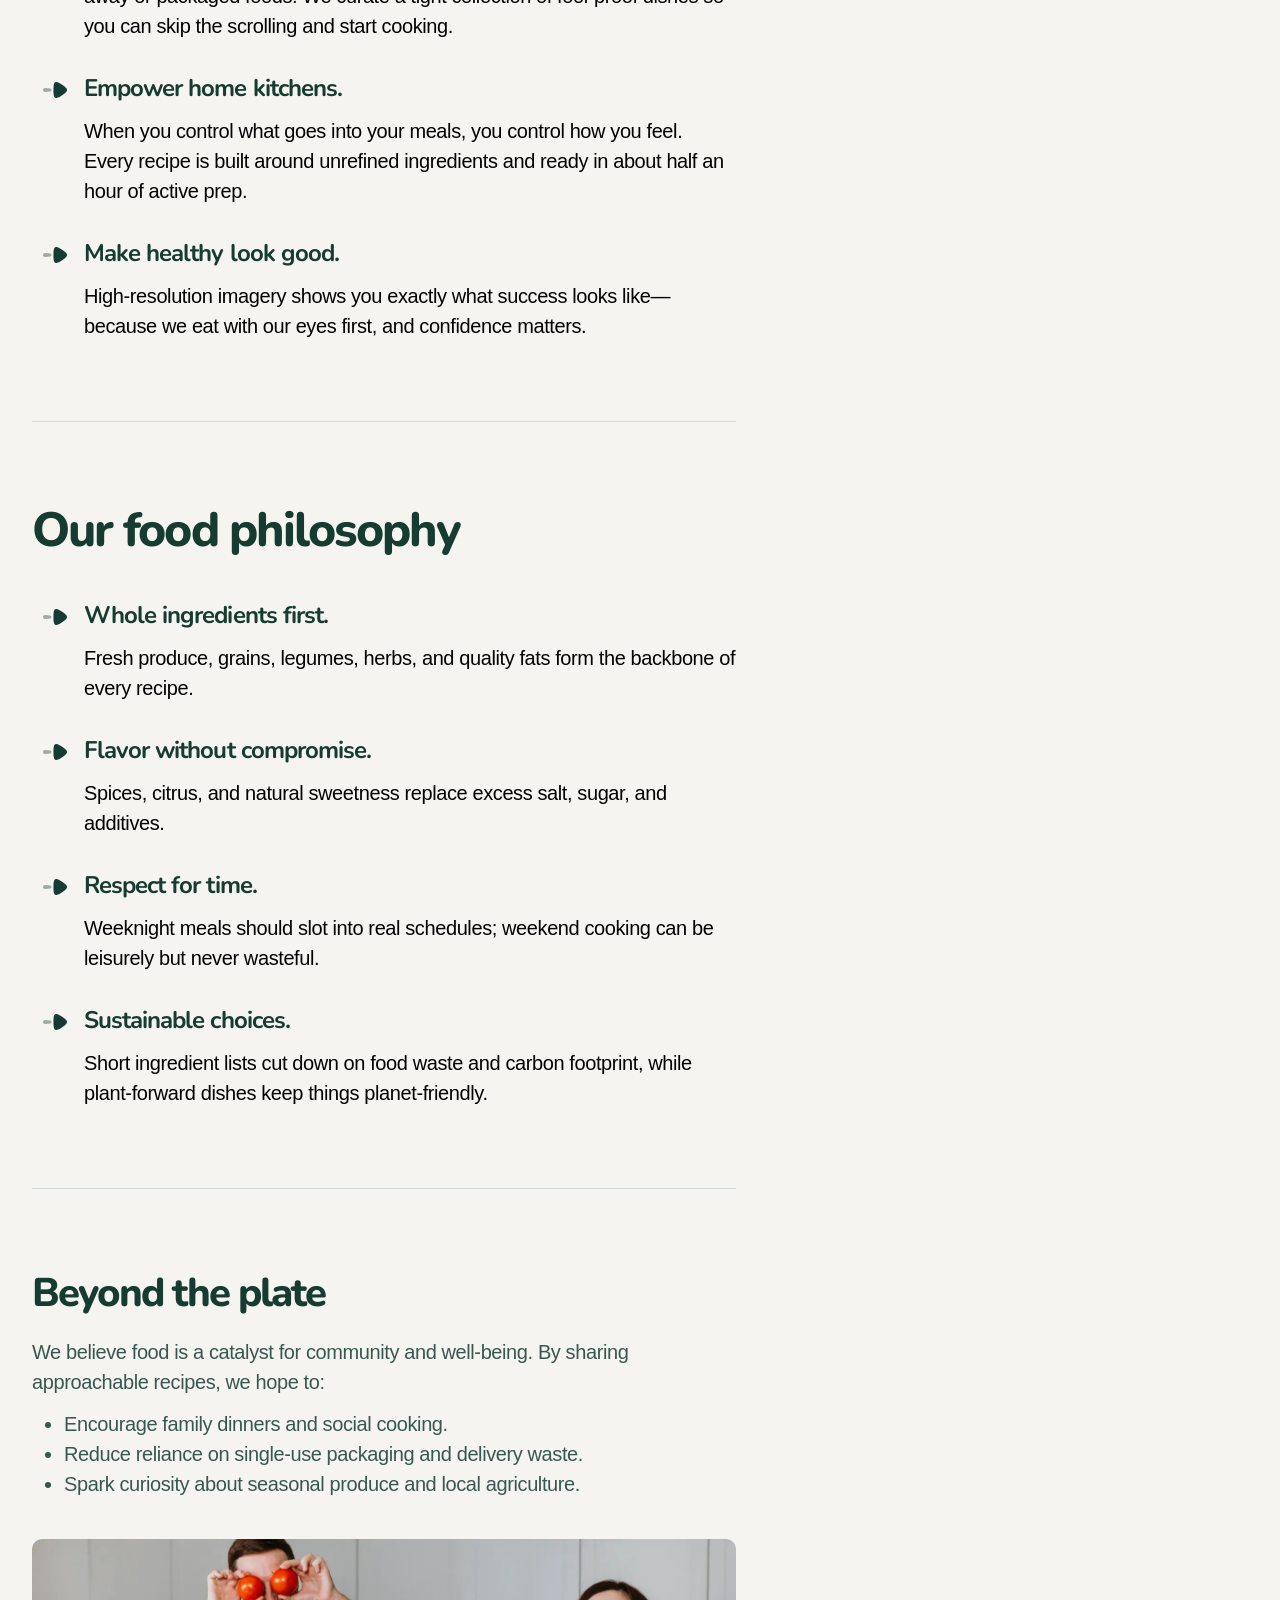
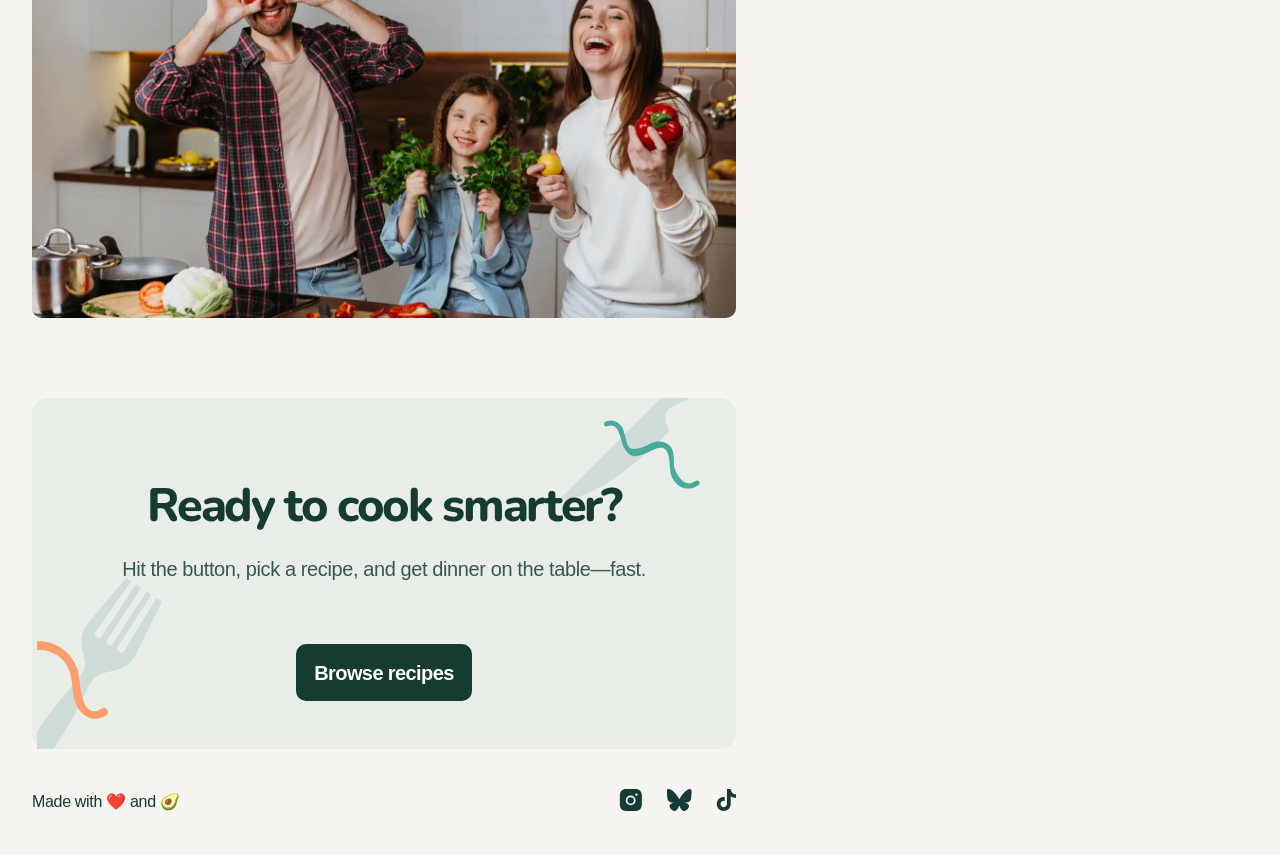
==== commit 1640e459: "Created main-failse decktop version" ====
--- a/about.html
+++ b/about.html
@@ -60,7 +60,7 @@
                 <a href="/index.html" class="header__menu-link">Home</a>
               </li>
               <li class="header__menu-item">
-                <a href="/" class="header__menu-link">About</a>
+                <a href="/about.html" class="header__menu-link">About</a>
               </li>
               <li class="header__menu-item">
                 <a href="/recipes.html" class="header__menu-link">Recipes</a>
--- a/styles/style.css
+++ b/styles/style.css
@@ -174,7 +174,7 @@
   background-color: var(--orange);
   top: 30px;
   left: 0;
-  opacity: 0.55;
+  opacity: 0.5;
 }
 .meals p {
   font-family: var(--font-family);
@@ -1120,4 +1120,135 @@
 
 /* ------------------ Desktop -----------*/
 @media (min-width: 1440px) {
-}
+  body {
+    max-width: 1440px;
+    min-height: 2672px;
+    margin: 0 auto;
+  }
+  .header {
+    padding-block: 32.5px;
+  }
+  .header__container {
+    position: static;
+  }
+  .header__logo {
+    width: 260px;
+  }
+  .header__icon-open {
+    display: none;
+  }
+  .header__wrapper {
+    position: static;
+    width: 0;
+    height: 0;
+    display: flex;
+    flex-direction: row;
+    align-items: center;
+    flex-basis: 780px;
+    box-shadow: none;
+    background: transparent;
+    padding: 0;
+  }
+  .header__menu {
+    padding: 0;
+  }
+  .header__menu-list {
+    flex-direction: row;
+    gap: 0 40px;
+  }
+  .header__menu-link {
+    display: inline-block;
+  }
+  .header__menu-link.active {
+    position: relative;
+  }
+  .header__menu-link.active::after {
+    position: absolute;
+    content: "";
+    left: 50%;
+    bottom: -5px;
+    width: 100%;
+    height: 3px;
+    border-radius: 4px;
+    background-color: var(--orange);
+    translate: -50% 0;
+  }
+  .header__btn-sign {
+    width: 167px;
+    height: 52px;
+    padding: 0;
+    margin-left: auto;
+  }
+  .main {
+    margin-block-start: 80px;
+  }
+  /* Meals */
+  .meals {
+    margin-block-end: 96px;
+  }
+  .meals h1 {
+    text-align: center;
+  }
+  .meals h1::after {
+    width: 265px;
+    height: 38px;
+    left: 295px;
+    top: 37px;
+    margin-block-end: 12px;
+  }
+  .meals p {
+    width: 580px;
+    text-align: center;
+    margin: 0 auto 40px auto;
+  }
+  .btn__meals {
+    margin: 0 auto 80px auto;
+  }
+  .meals picture::before {
+    background-image: url("../assets/images/pattern-squiggle-1.svg");
+    width: 1440px;
+    height: 616px;
+    background-size: contain;
+    top: -155px;
+    left: -30px;
+  }
+  /* Getting */
+  /* .getting {
+    margin-block-end: 96px;
+  } */
+  .getting h2 {
+    text-align: center;
+  }
+  .getting__block {
+    flex-direction: row;
+    justify-content: center;
+    gap: 0 32px;
+  }
+  .getting__block img {
+    margin-block-end: 24px;
+  }
+  .getting__block-pecipes,
+  .getting__block-fuss,
+  .getting__block-searh {
+    width: 376px;
+  }
+  /* Built */
+  .built {
+    display: flex;
+    align-items: center;
+    column-gap: 48px;
+    margin-block: 96px;
+  }
+  .built p {
+    width: 509px;
+  }
+  /* Smarter */
+  .smarter {
+    margin: 0;
+    padding-block: 96px;
+  }
+  .smarter p {
+    padding: 0;
+    margin-block: 0 40px;
+  }
+}
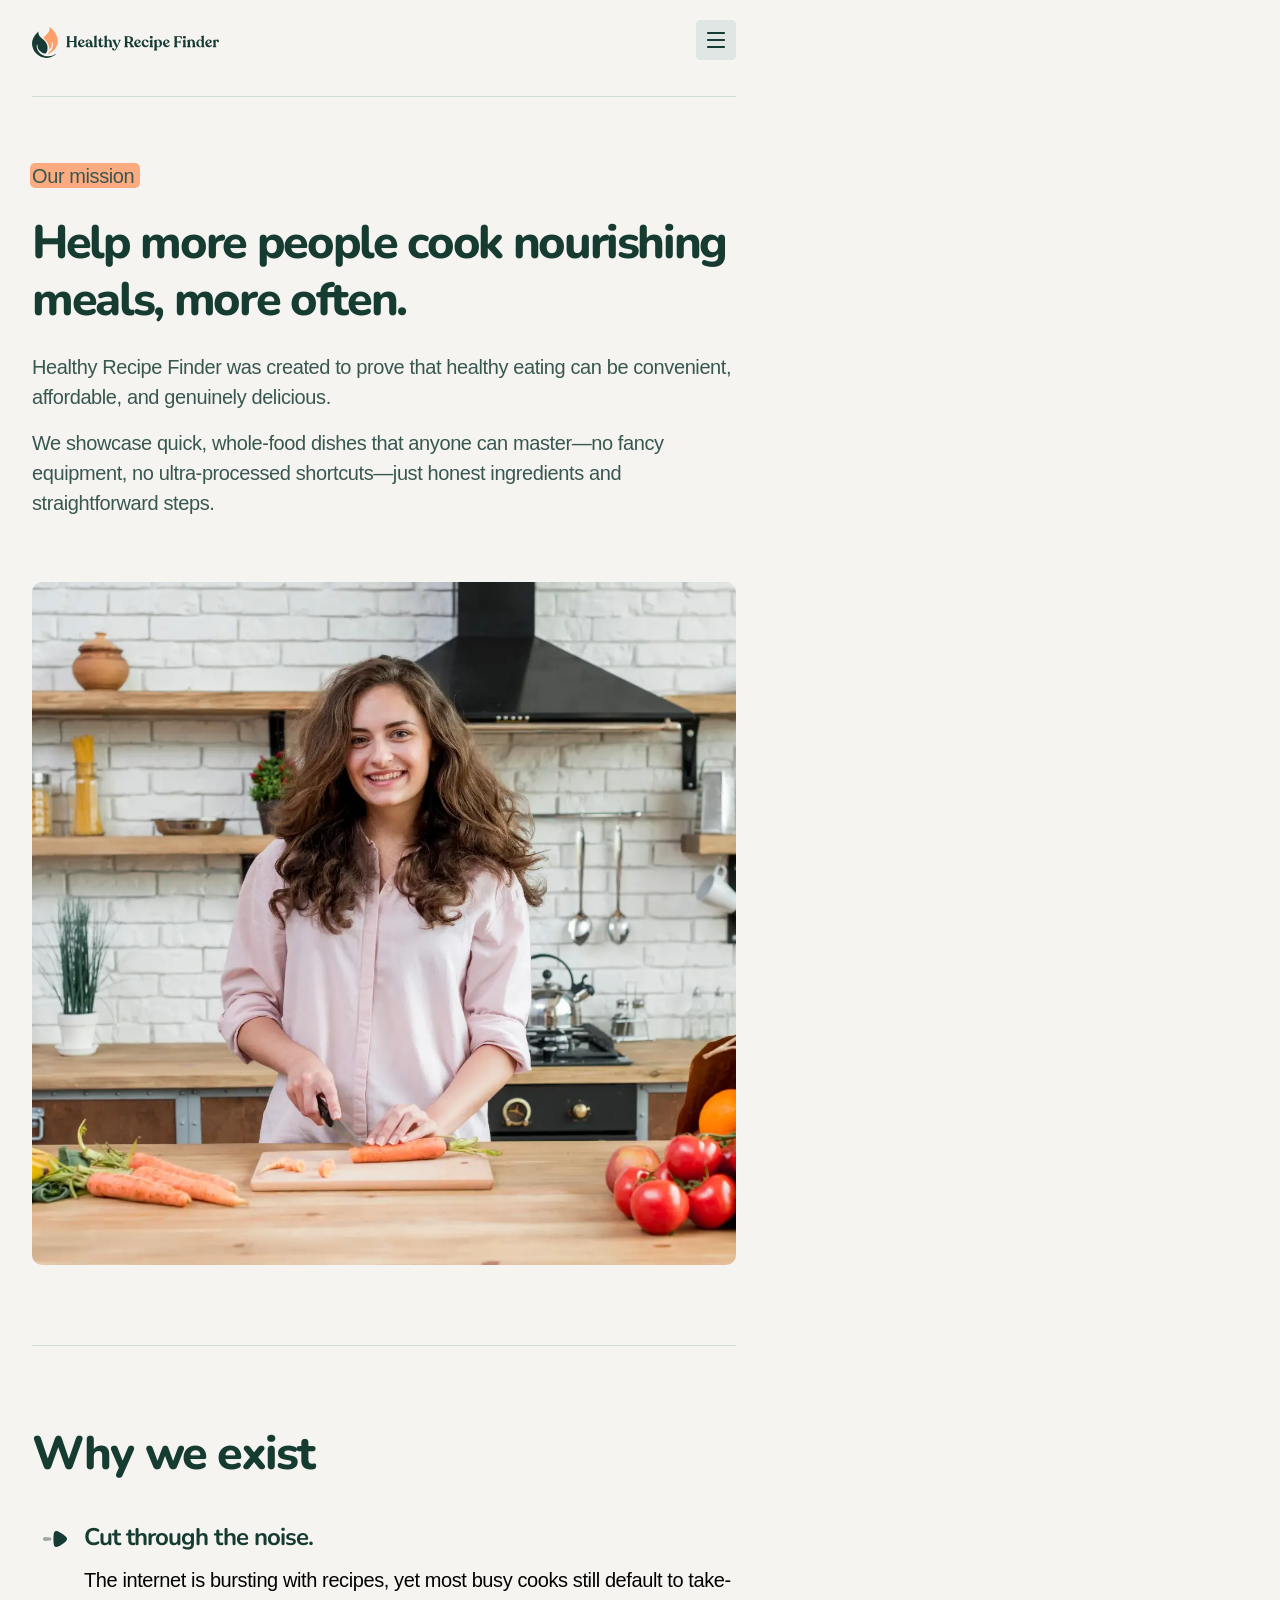
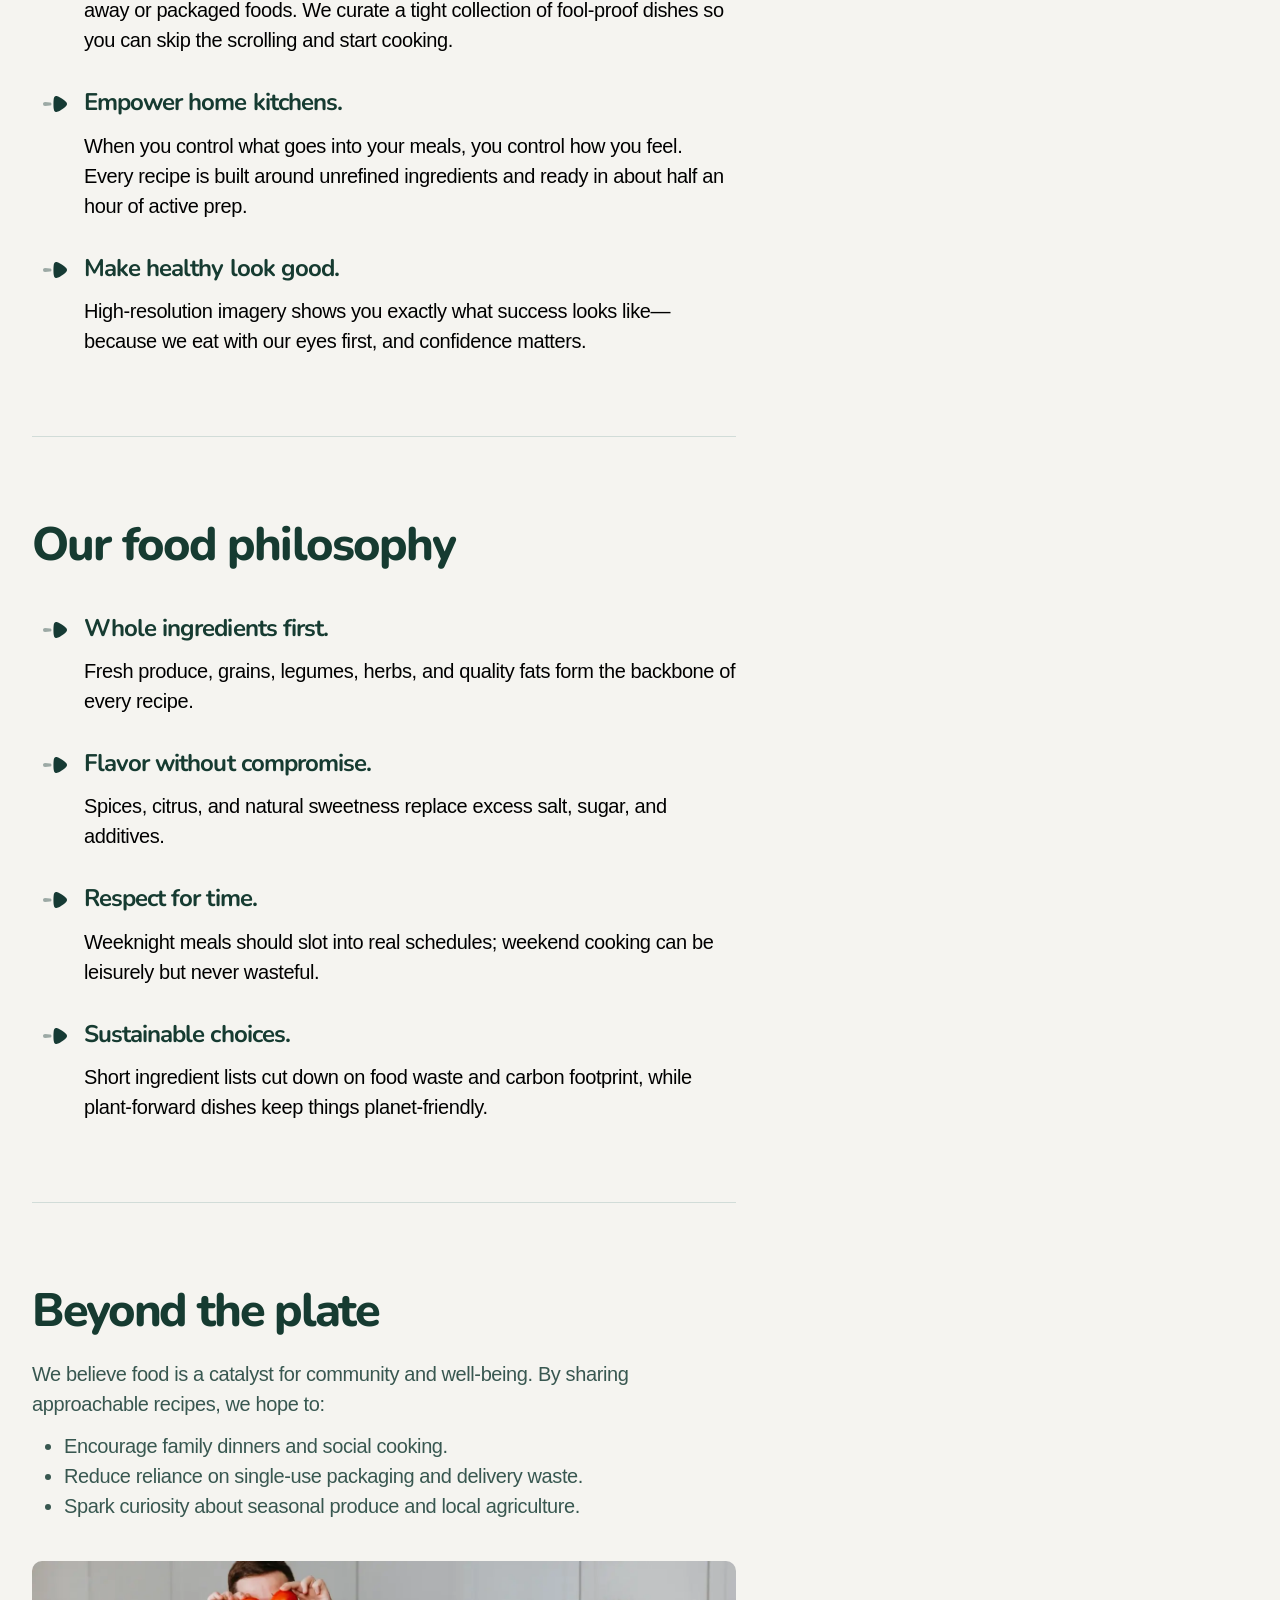
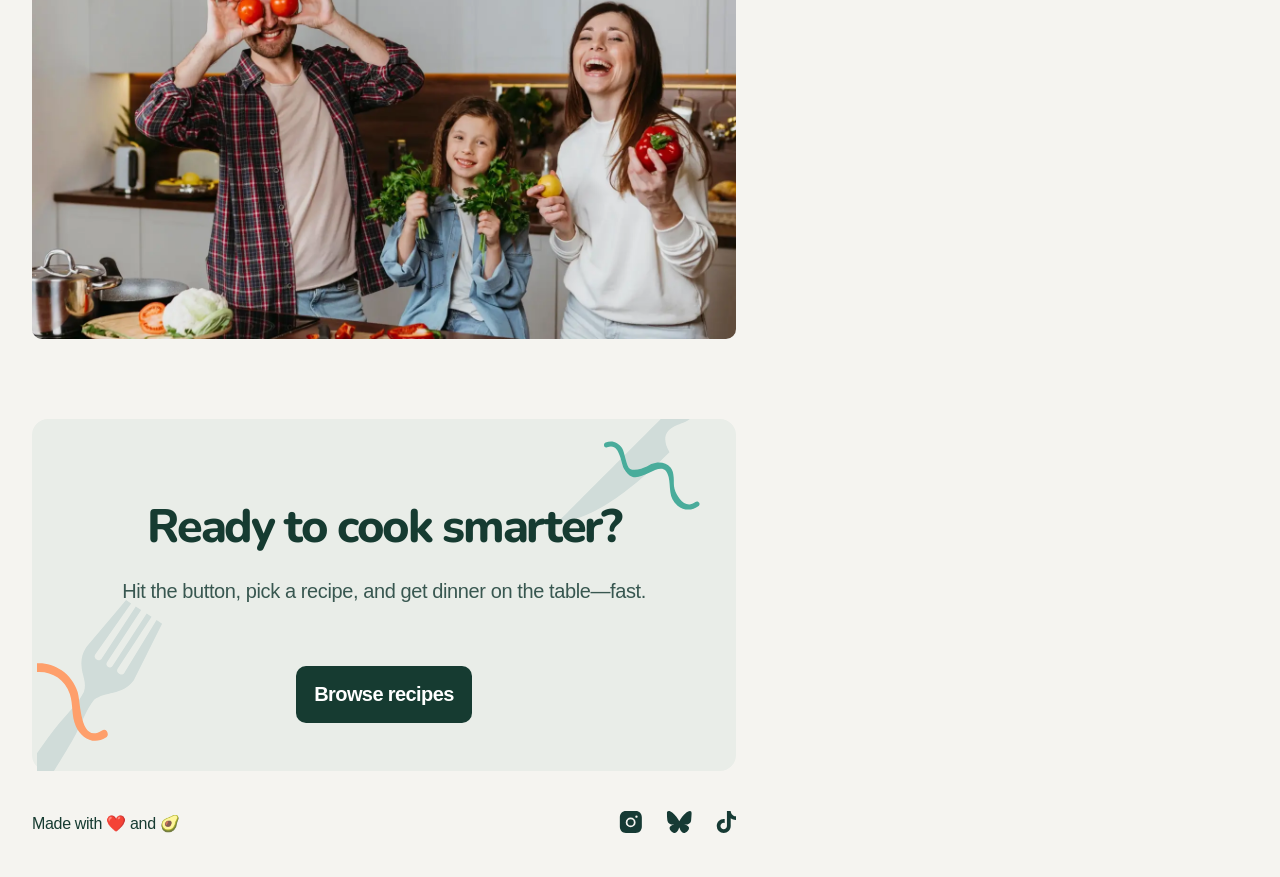
==== commit 2c9f5fa0: "Remove leading slashes from anchor links" ====
--- a/about.html
+++ b/about.html
@@ -57,13 +57,13 @@
           <nav class="header__menu">
             <ul id="navMenu" class="header__menu-list">
               <li class="header__menu-item">
-                <a href="/index.html" class="header__menu-link">Home</a>
+                <a href="index.html" class="header__menu-link">Home</a>
               </li>
               <li class="header__menu-item">
                 <a href="/about.html" class="header__menu-link">About</a>
               </li>
               <li class="header__menu-item">
-                <a href="/recipes.html" class="header__menu-link">Recipes</a>
+                <a href="recipes.html" class="header__menu-link">Recipes</a>
               </li>
             </ul>
           </nav>
--- a/styles/style.css
+++ b/styles/style.css
@@ -338,7 +338,7 @@
 .mission__content h2 {
   font-family: var(--second-family);
   font-weight: 800;
-  font-size: 40px;
+  font-size: clamp(2.5rem, calc(2.324rem + 0.751vw), 3rem);
   line-height: 120%;
   letter-spacing: -0.05em;
   color: var(--neutral-900);
@@ -372,7 +372,7 @@
 .exist-philosophy h2 {
   font-family: var(--second-family);
   font-weight: 800;
-  font-size: 48px;
+  font-size: clamp(2.5rem, calc(2.324rem + 0.751vw), 3rem);
   line-height: 120%;
   letter-spacing: -0.04em;
   color: var(--neutral-900);
@@ -435,7 +435,7 @@
 .plate__content h2 {
   font-family: var(--second-family);
   font-weight: 800;
-  font-size: 40px;
+  font-size: clamp(2.5rem, calc(2.324rem + 0.751vw), 3rem);
   line-height: 120%;
   letter-spacing: -0.05em;
   color: var(--neutral-900);
@@ -496,6 +496,12 @@
   flex-direction: column;
   row-gap: 12px;
   margin-block-end: 24px;
+}
+.select {
+  display: flex;
+  align-items: center;
+  flex-direction: column;
+  row-gap: 12px;
 }
 input[type="text"] {
   display: block;
@@ -754,16 +760,16 @@
   align-items: center;
   flex-direction: column;
   row-gap: 40px;
+  border-bottom: 1px solid var(--neutral-300);
+  padding-block-end: 49px;
 }
 .recipe__info picture img {
   border-radius: 10px;
 }
-.recipe__details {
-  border-bottom: 1px solid var(--neutral-300);
-}
 .recipe__details h2 {
+  font-family: var(--second-family);
   font-weight: 800;
-  font-size: 40px;
+  font-size: clamp(2.5rem, calc(2.324rem + 0.751vw), 3rem);
   line-height: 120%;
   letter-spacing: -0.05em;
   color: var(--neutral-900);
@@ -798,9 +804,9 @@
 .recipe__details ul:first-of-type {
   margin-block-end: 20px;
 }
-.recipe__details ul:last-of-type {
+/* .recipe__details ul:last-of-type {
   padding-block-end: 49px;
-}
+} */
 .recipe__details li {
   list-style-type: none;
   font-weight: 500;
@@ -836,6 +842,12 @@
   letter-spacing: -0.03em;
   color: var(--neutral-900);
   margin-block: 0 24px;
+}
+.more__recipes-block {
+  display: flex;
+  align-items: center;
+  flex-direction: column;
+  column-gap: 32px;
 }
 /* Smarter */
 .smarter {
@@ -1059,6 +1071,10 @@
     flex-direction: row;
     gap: 0 12px;
   }
+  .select {
+    flex-direction: row;
+    gap: 0 12px;
+  }
   input[type="text"] {
     width: 320px;
     transition: border-color 0.3s; /* Плавный эффект */
@@ -1124,6 +1140,7 @@
     max-width: 1440px;
     min-height: 2672px;
     margin: 0 auto;
+    padding: 0;
   }
   .header {
     padding-block: 32.5px;
@@ -1251,4 +1268,117 @@
     padding: 0;
     margin-block: 0 40px;
   }
-}
+  /* About */
+  /* Mission */
+  .mission {
+    display: flex;
+    align-items: center;
+    justify-content: space-between;
+    column-gap: 64px;
+    padding-block-start: 0 96px;
+  }
+  .mission__content {
+    max-width: 510px;
+    min-height: 450px;
+  }
+  .mission__content h2 {
+    width: 475px;
+  }
+  /* Exist Philosophy*/
+  .exist-philosophy {
+    margin-block-start: 96px;
+  }
+  .exist,
+  .philosophy {
+    display: flex;
+    align-items: center;
+    justify-content: space-between;
+    column-gap: 64px;
+  }
+  .exist {
+    padding-block-end: 96px;
+  }
+
+  .exist-philosophy .exist h2 {
+    min-width: 372px;
+    margin: 0;
+  }
+  .philosophy h2 {
+    max-width: 376px;
+    margin: 0;
+  }
+  .philosophy {
+    margin-block-start: 96px;
+  }
+  .philosophy__content {
+    padding-block-end: 96px;
+  }
+  /* Plate */
+  .plate {
+    display: flex;
+    align-items: center;
+    justify-content: space-between;
+    column-gap: 64px;
+    margin-block: 96px;
+  }
+  /* Recipes */
+  /* Explore */
+  .explore {
+    margin-block: 80px 64px;
+  }
+  .explore h2 {
+    text-align: center;
+  }
+  .explore p {
+    max-width: 724px;
+    margin: 0 auto;
+    text-align: center;
+  }
+  /* Form */
+  .form {
+    flex-direction: row;
+    justify-content: space-between;
+    margin-inline: 124px;
+  }
+  .select {
+    column-gap: 16px;
+  }
+  .recipes__wrap {
+    grid-template-columns: repeat(auto-fill, minmax(376px, 376px));
+    justify-items: center;
+    column-gap: 32px;
+    /* margin-block-end: 96px; */
+    margin: 0 124px 96px 124px;
+  }
+  .recipes__wrap-info {
+    width: 376px;
+    height: 554px;
+  }
+  .recipes__wrap-info picture img {
+    border-radius: 10px;
+    width: 360px;
+    height: 300px;
+  }
+  .recipes__wrap-info h4 {
+    width: 344px;
+  }
+  /* Recipe */
+  /* Нужно уменишить высоту 2018px */
+  .recipe__info {
+    flex-direction: row;
+    gap: 0 40px;
+    padding-block-end: 64px;
+  }
+  .recipe__info picture img {
+    width: 580px;
+    height: 580px;
+  }
+  .more__recipes {
+    margin-block: 64px 96px;
+    margin-inline: 124px;
+  }
+  .more__recipes-block {
+    flex-direction: row;
+    gap: 0 32px;
+  }
+}
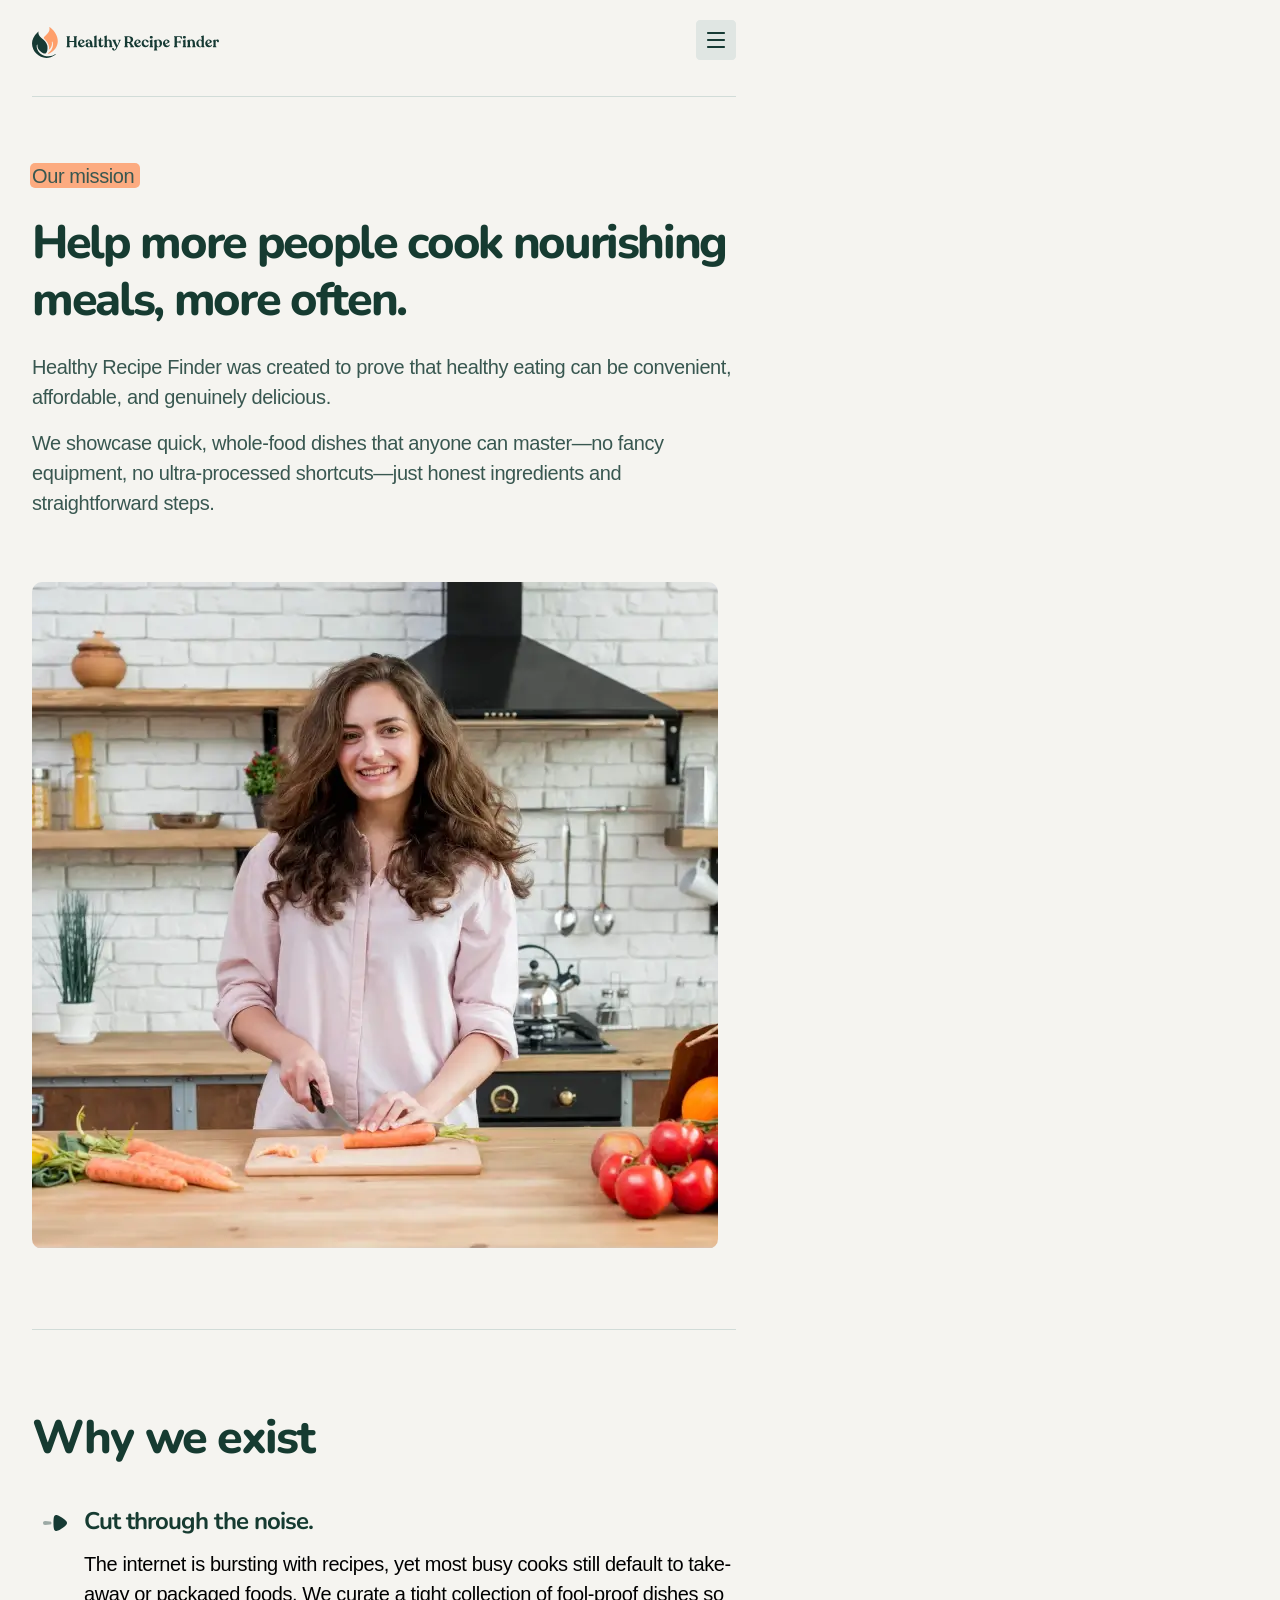
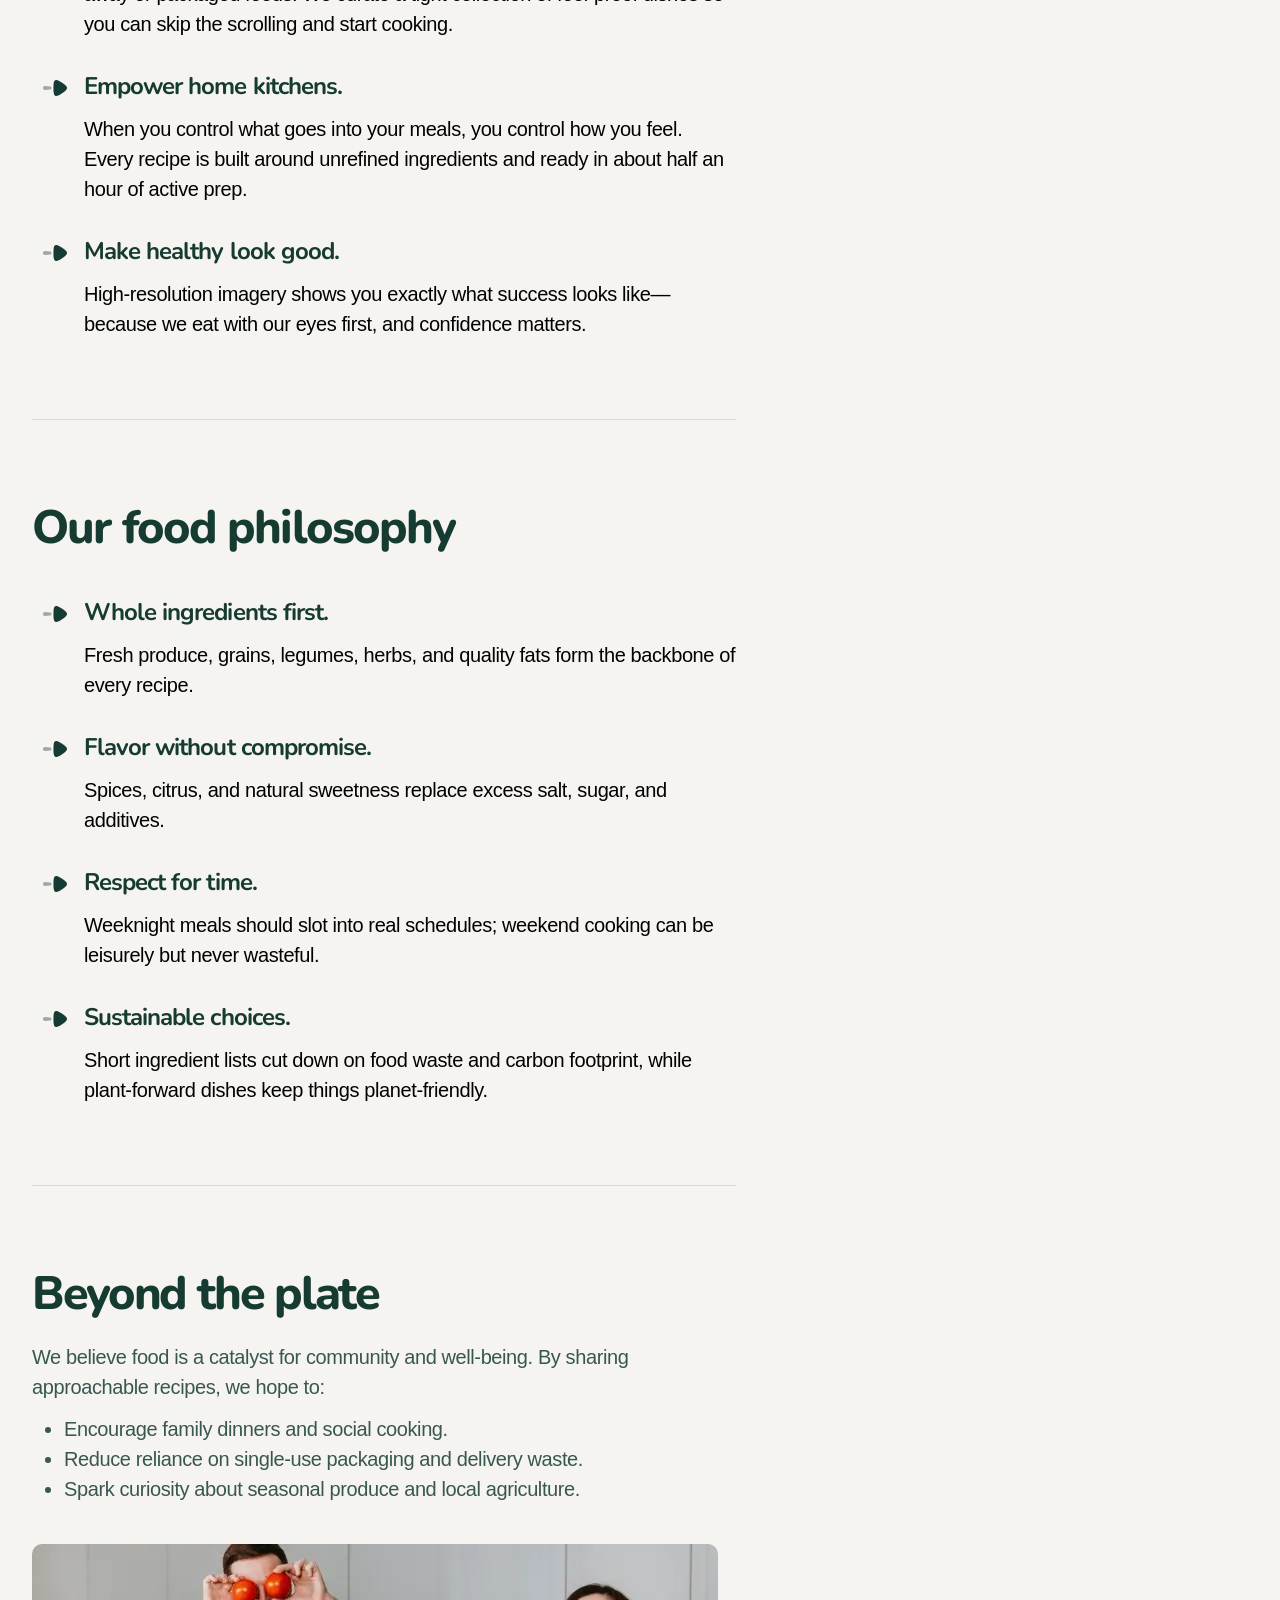
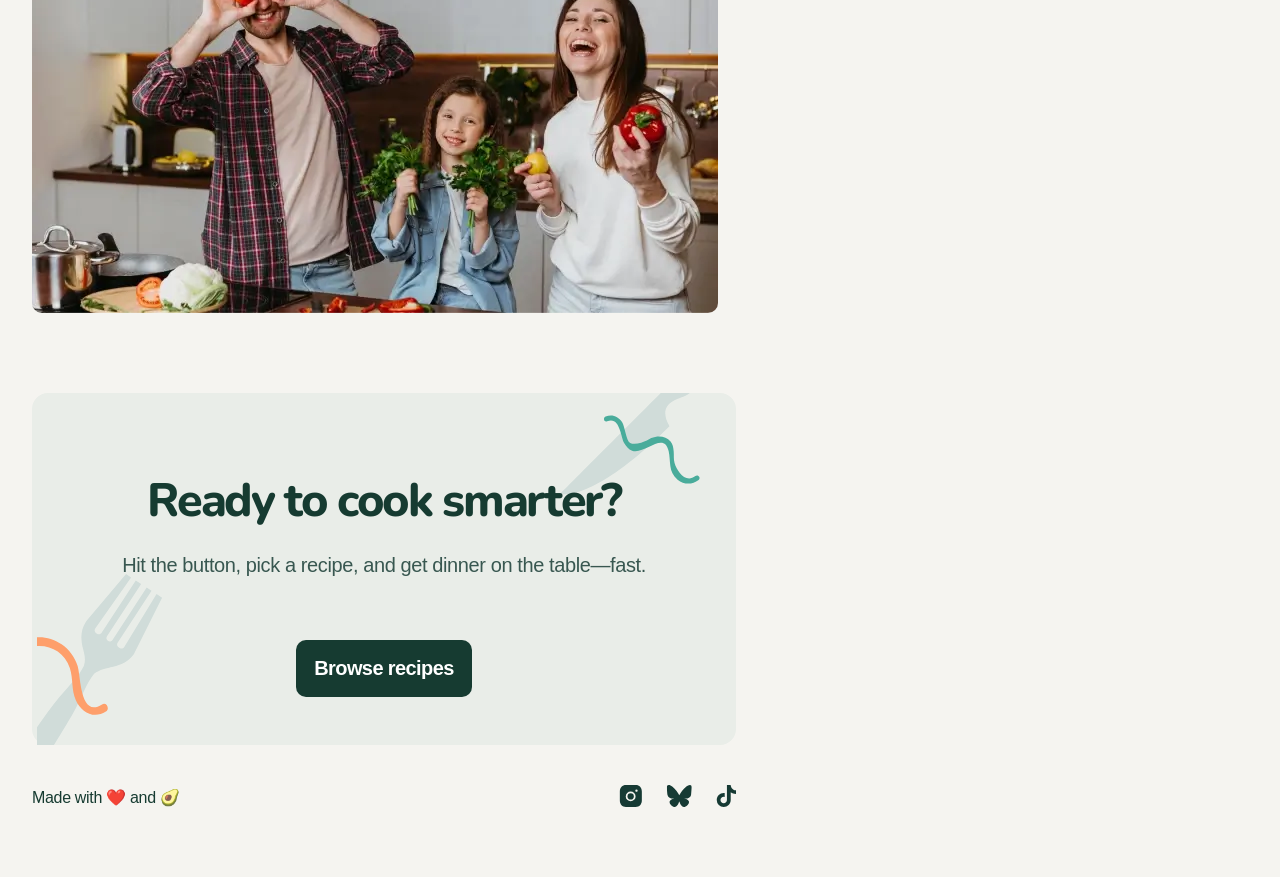
==== commit 27c69854: "Fix About link in navigation menu" ====
--- a/about.html
+++ b/about.html
@@ -60,7 +60,7 @@
                 <a href="index.html" class="header__menu-link">Home</a>
               </li>
               <li class="header__menu-item">
-                <a href="/about.html" class="header__menu-link">About</a>
+                <a href="about.html" class="header__menu-link">About</a>
               </li>
               <li class="header__menu-item">
                 <a href="recipes.html" class="header__menu-link">Recipes</a>
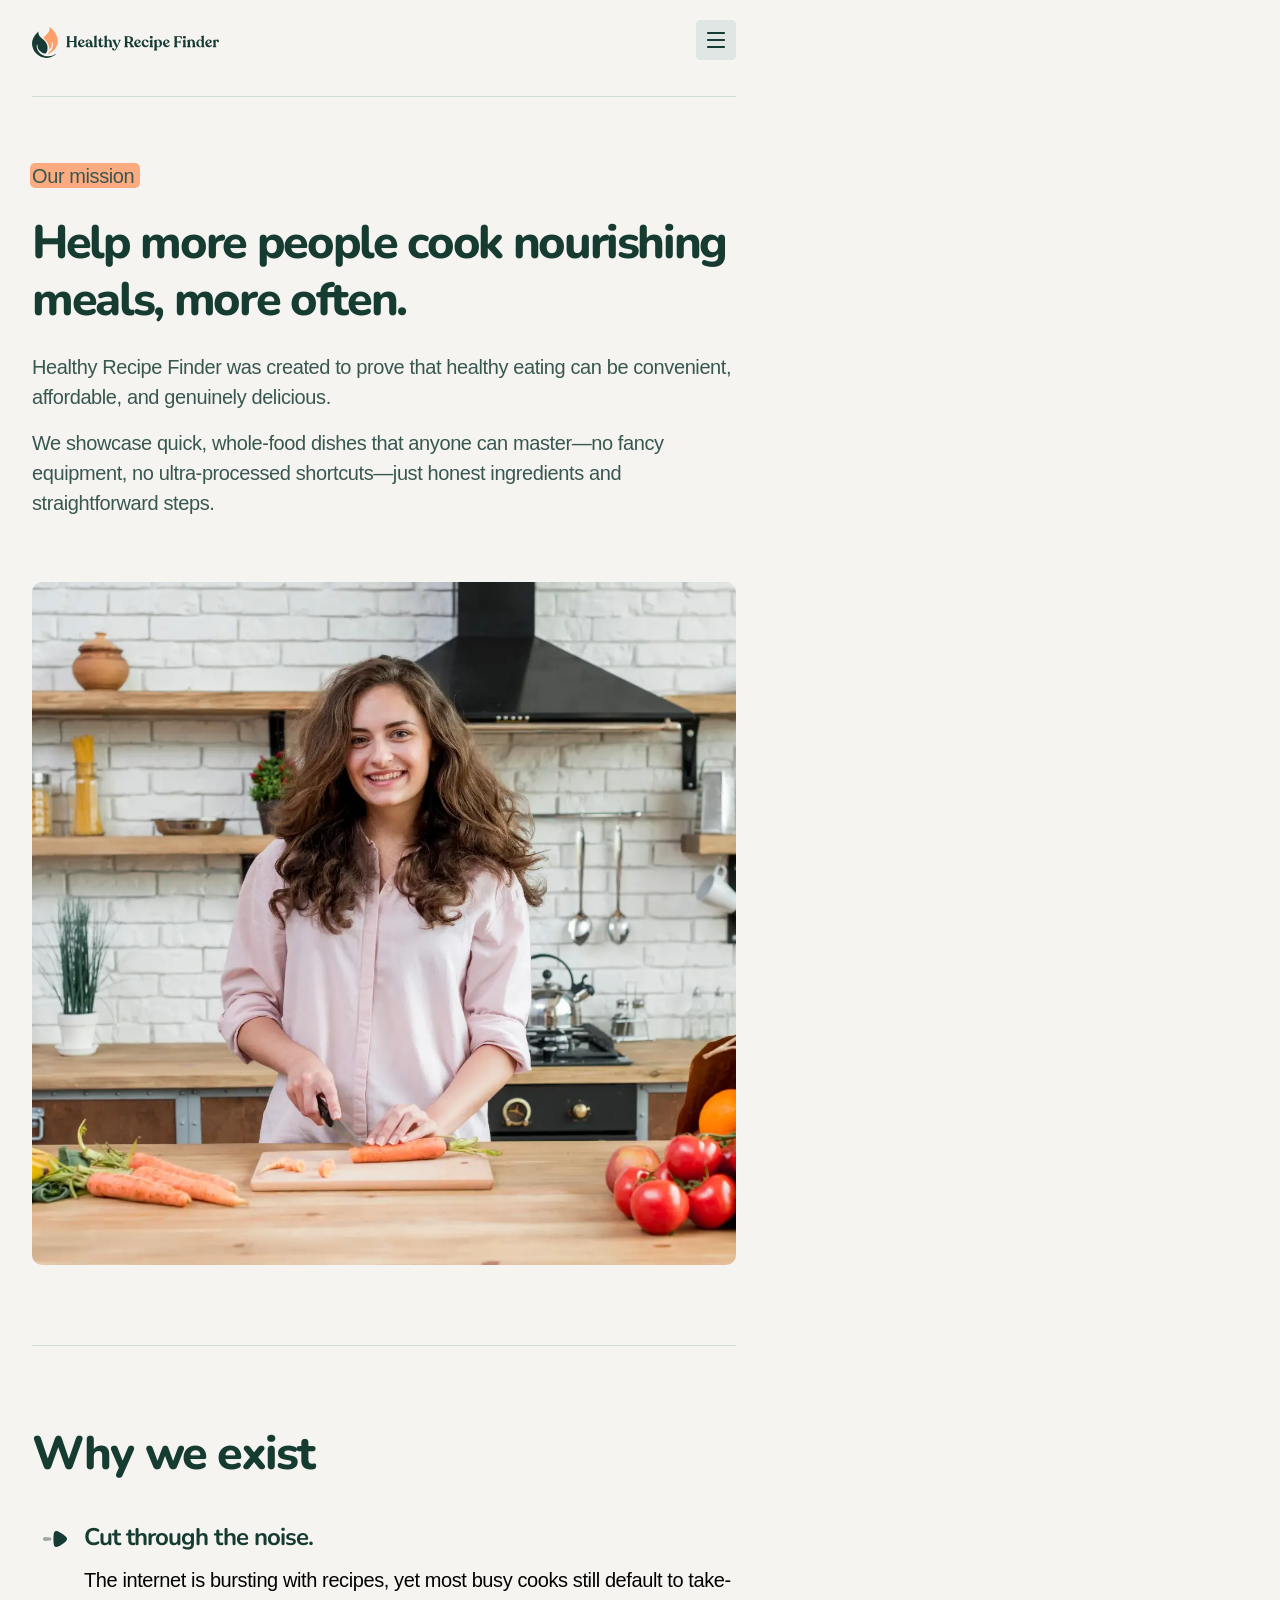
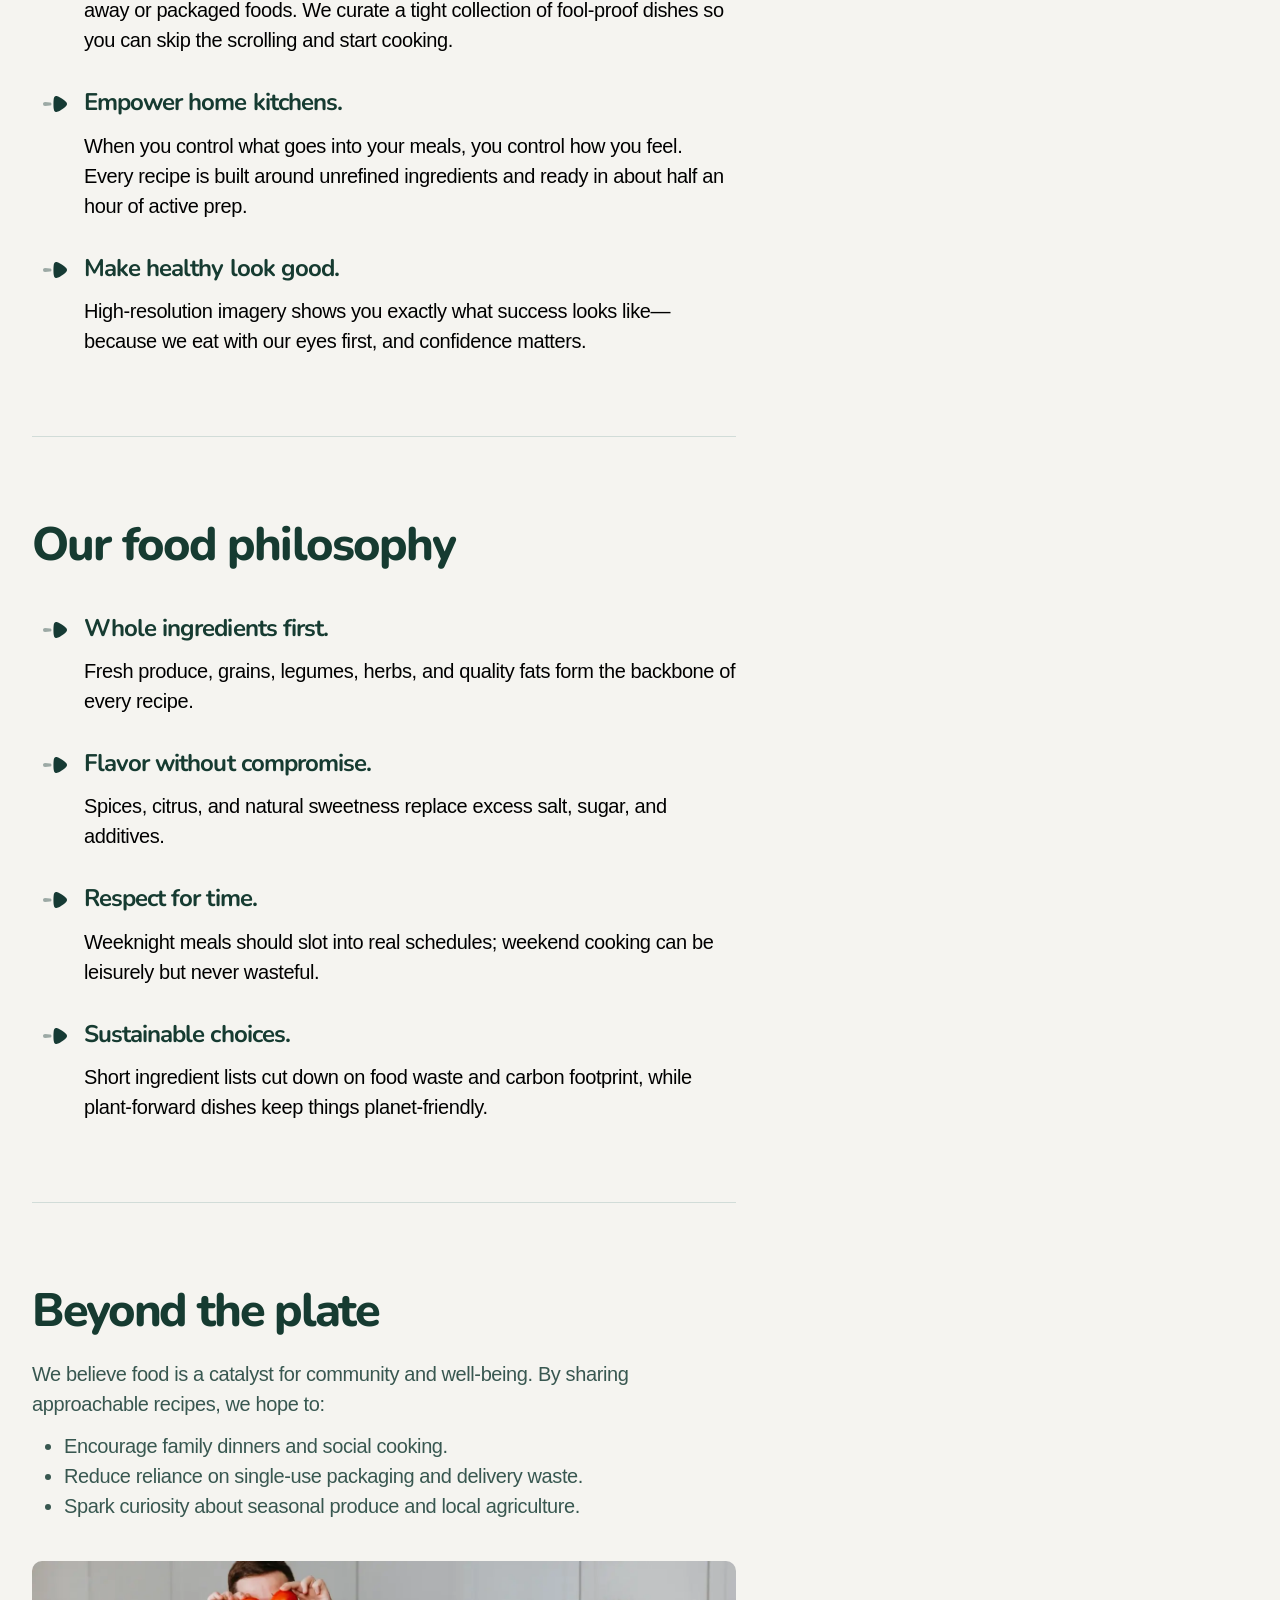
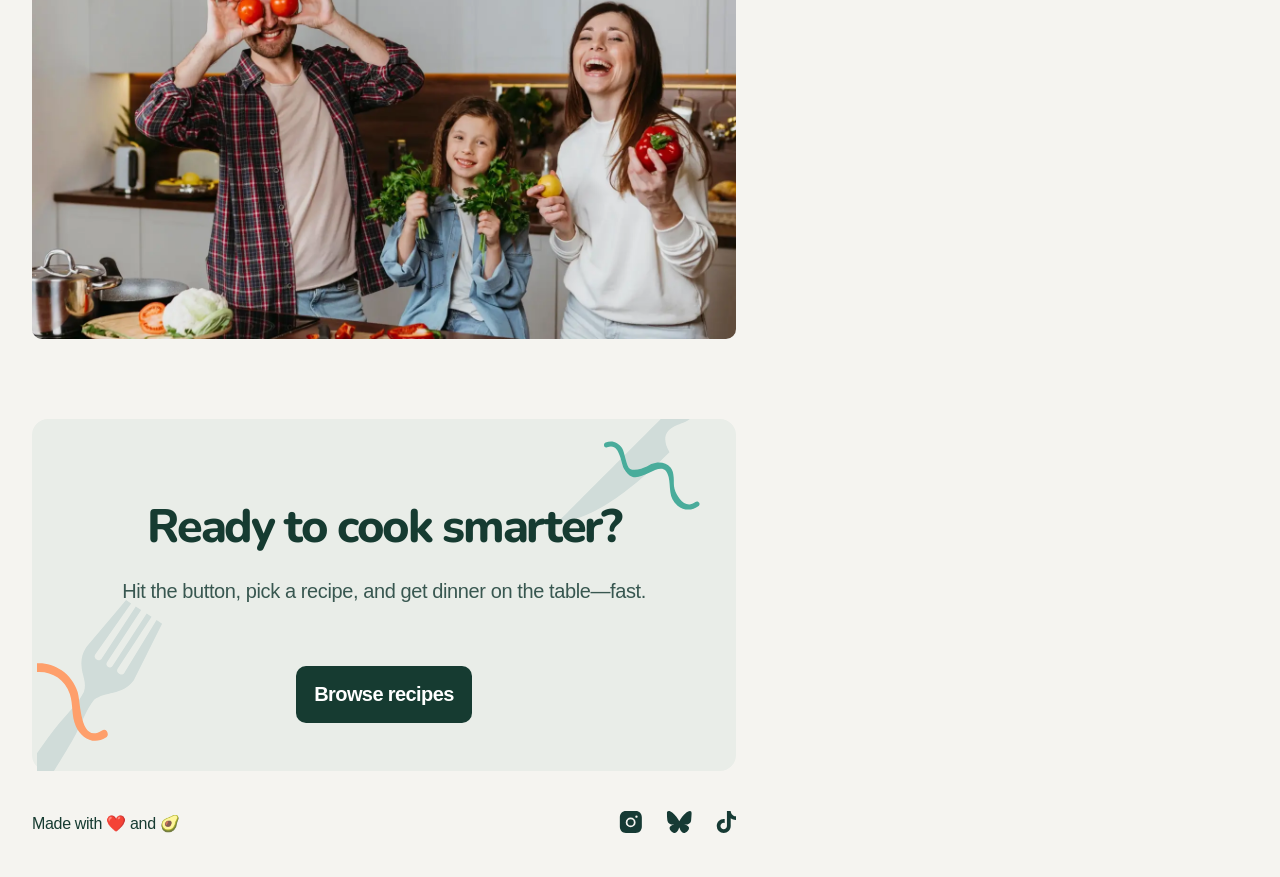
==== commit cbccfba6: "Update logo link to point to index.html" ====
--- a/about.html
+++ b/about.html
@@ -18,7 +18,7 @@
   <body>
     <header class="header">
       <div class="header__container">
-        <a href="#" class="header__logo">
+        <a href="index.html" class="header__logo">
           <img src="./assets/images/logo.svg" alt="logo" />
         </a>
         <button class="header__icon-open" aria-label="Open Menu" aria-expanded="false" aria-controls="navMenu">
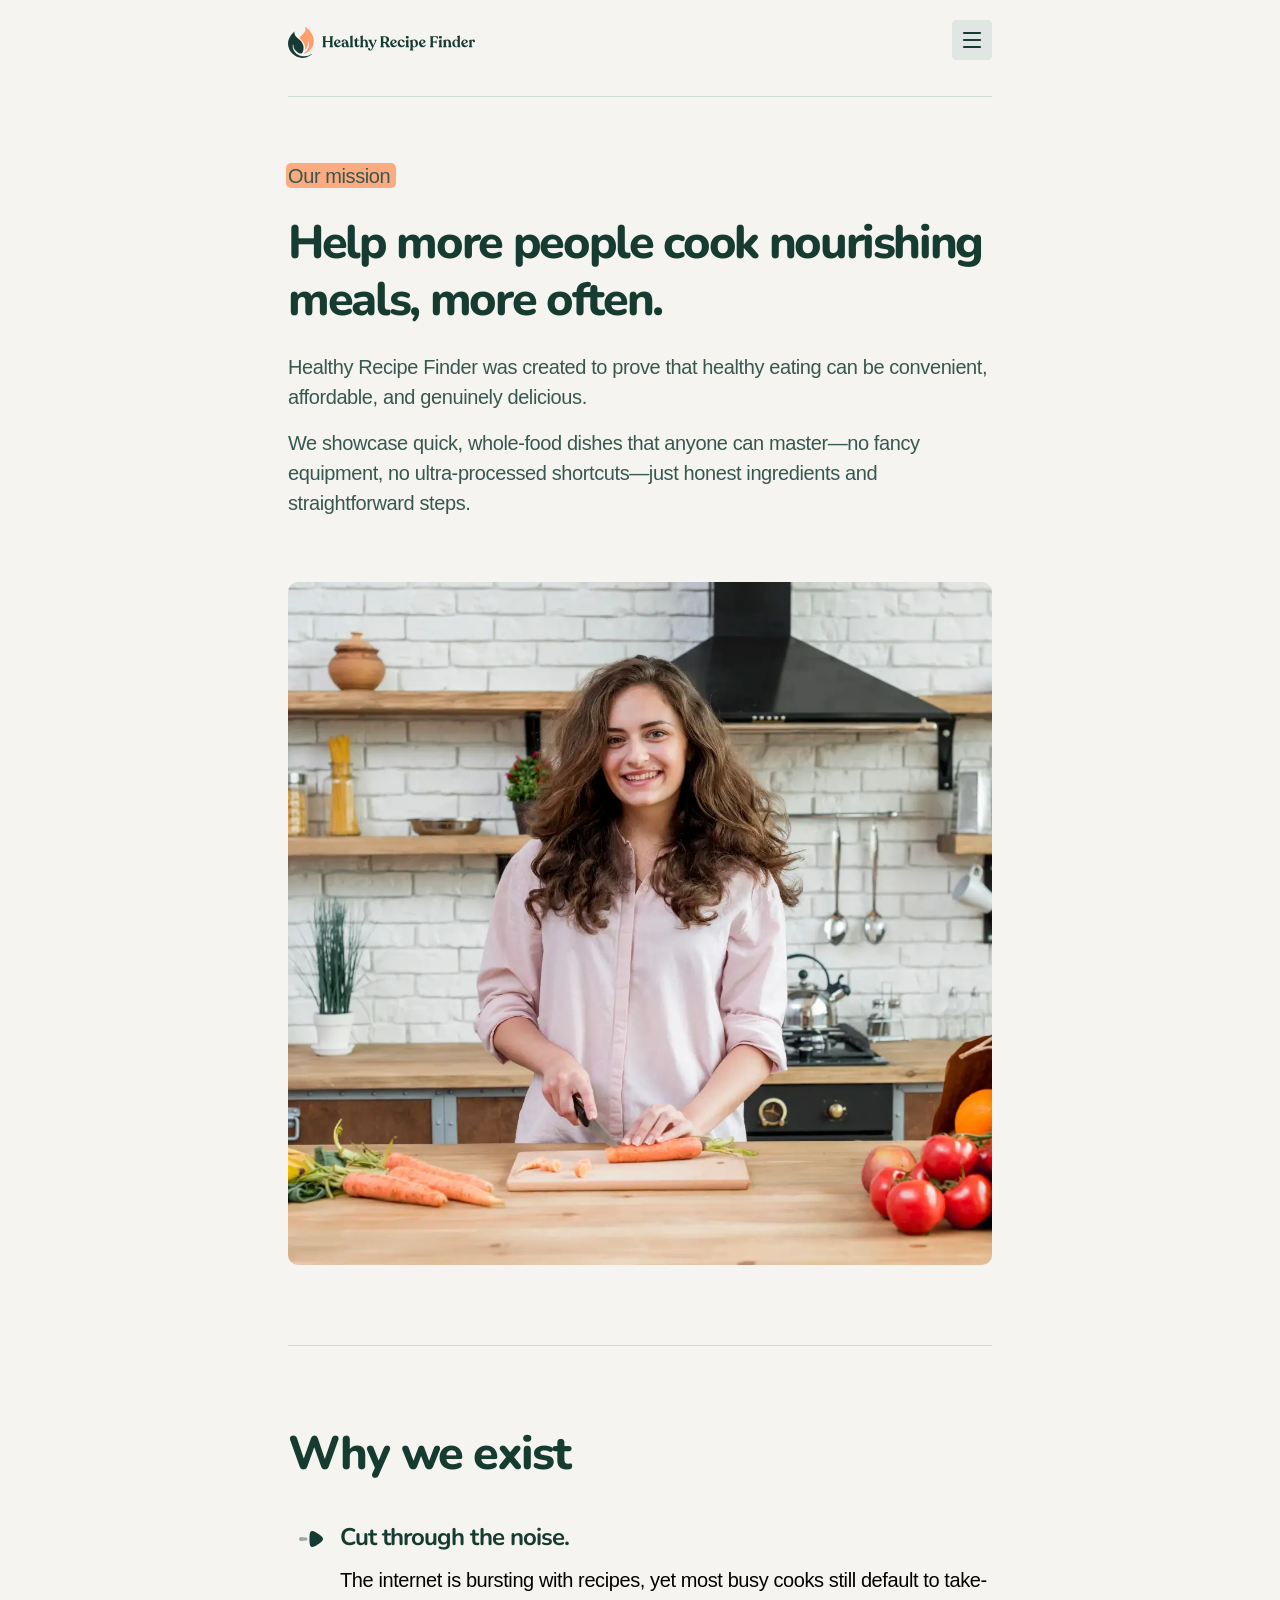
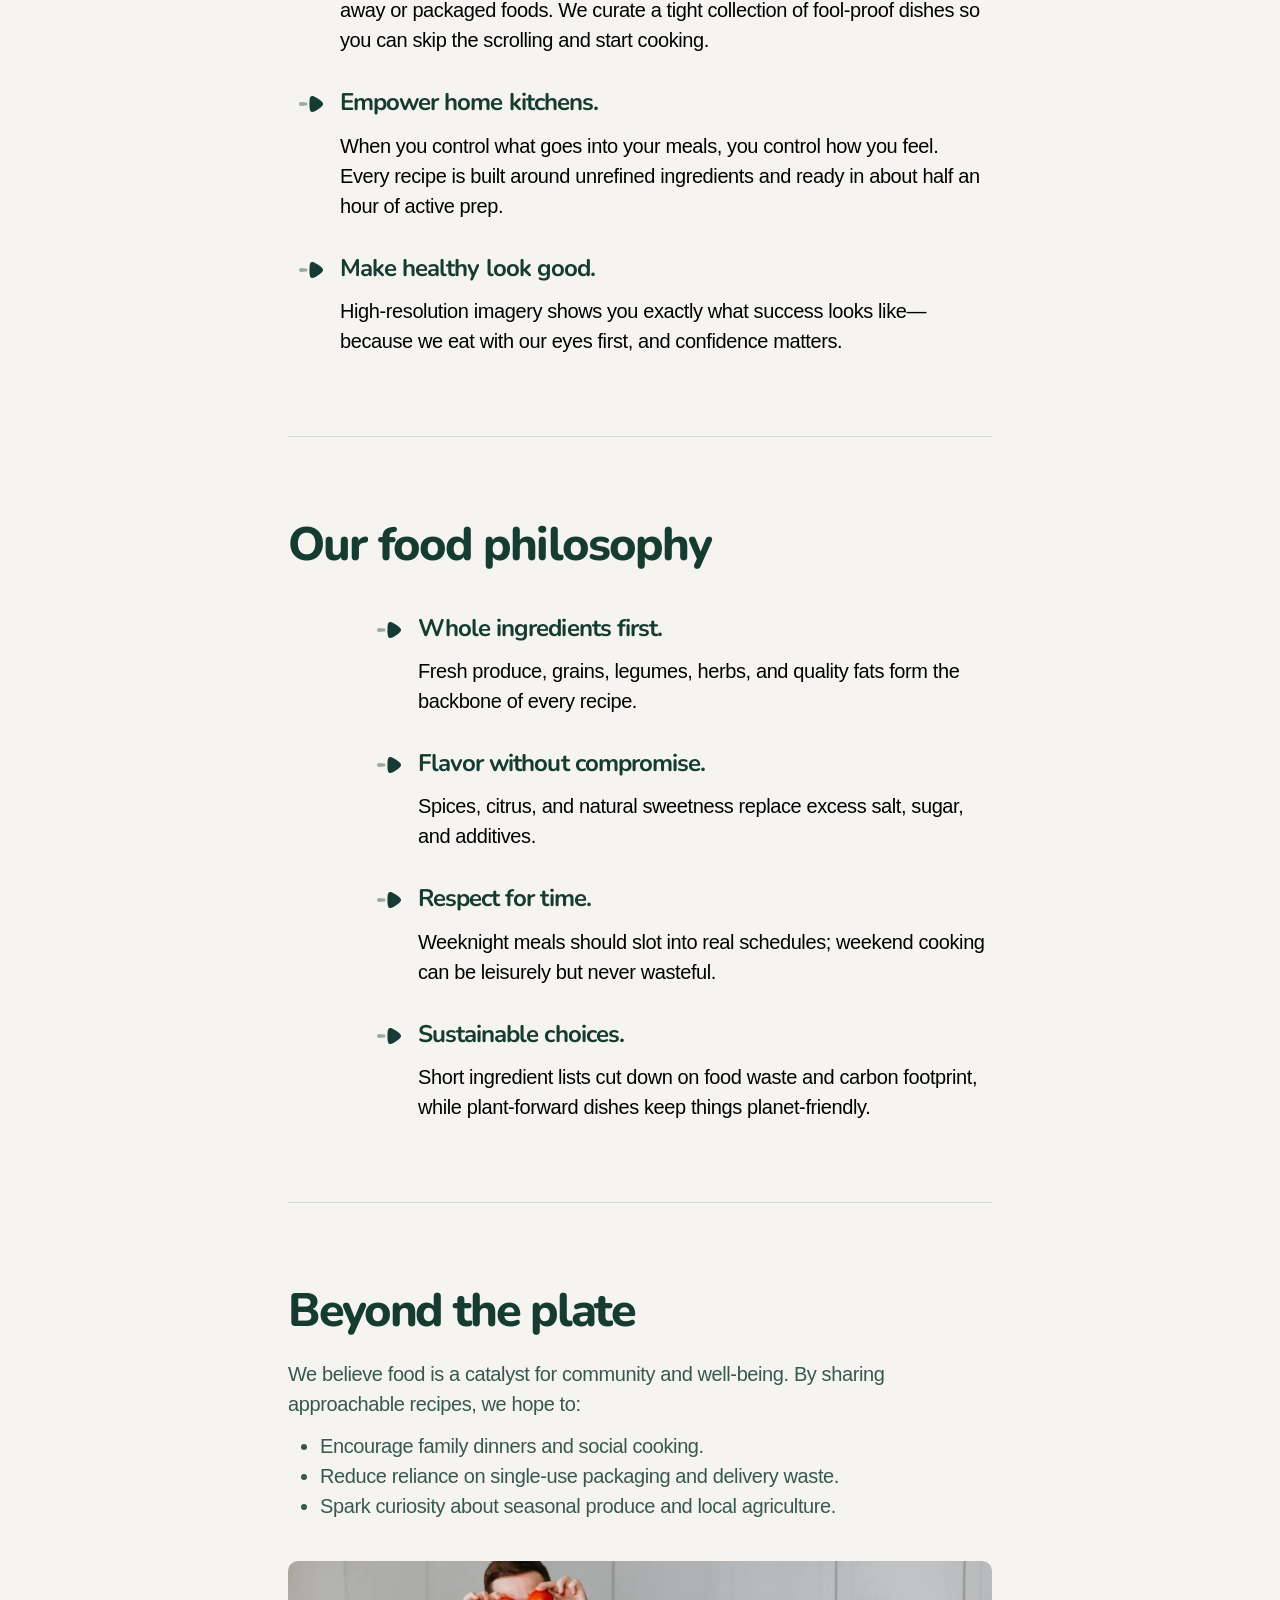
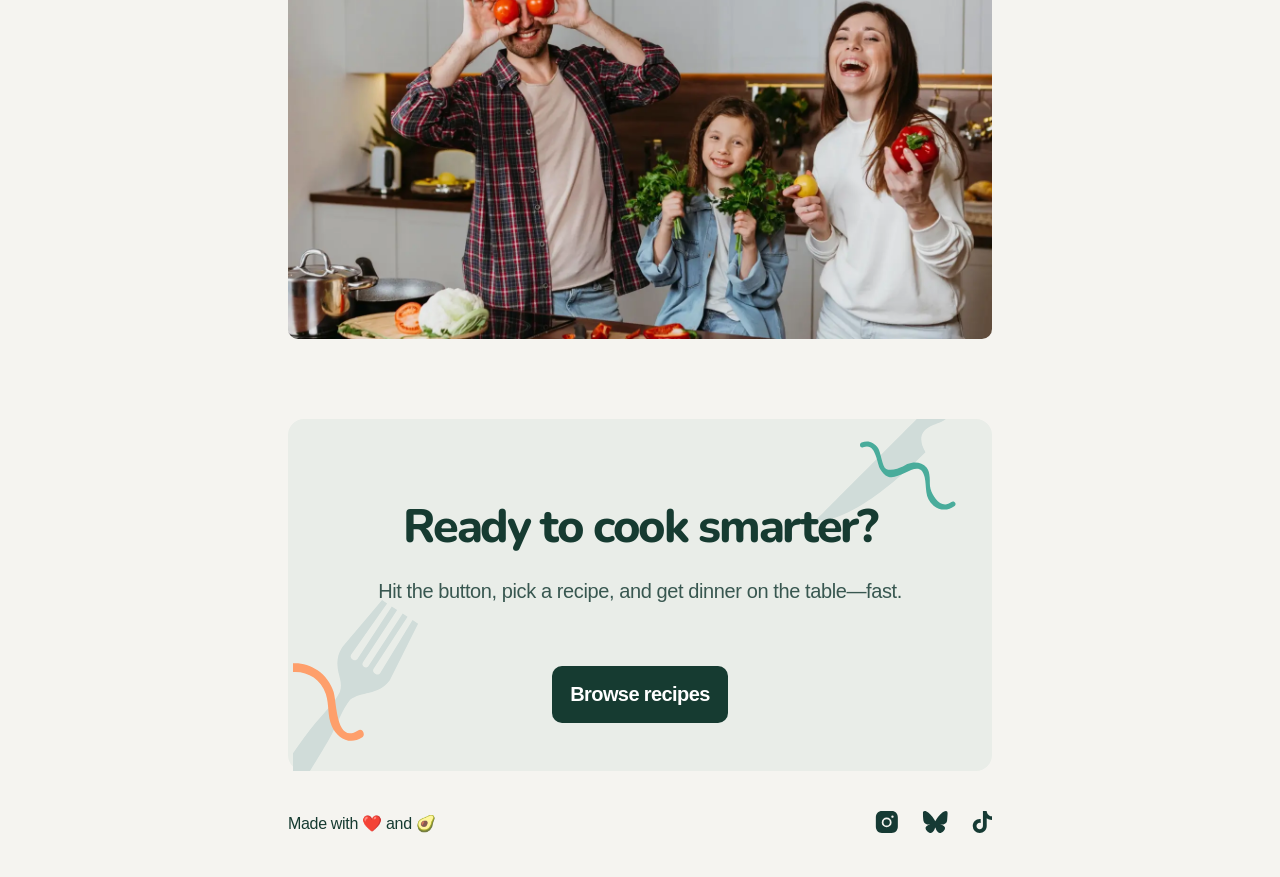
==== commit fc014268: "Changing the CSS file" ====
--- a/about.html
+++ b/about.html
@@ -16,9 +16,9 @@
     <link rel="stylesheet" href="./styles/style.css" />
   </head>
   <body>
-    <header class="header">
+    <header class="header container">
       <div class="header__container">
-        <a href="index.html" class="header__logo">
+        <a href="#" class="header__logo">
           <img src="./assets/images/logo.svg" alt="logo" />
         </a>
         <button class="header__icon-open" aria-label="Open Menu" aria-expanded="false" aria-controls="navMenu">
@@ -57,13 +57,13 @@
           <nav class="header__menu">
             <ul id="navMenu" class="header__menu-list">
               <li class="header__menu-item">
-                <a href="index.html" class="header__menu-link">Home</a>
+                <a href="/index.html" class="header__menu-link">Home</a>
               </li>
               <li class="header__menu-item">
-                <a href="about.html" class="header__menu-link">About</a>
+                <a href="/about.html" class="header__menu-link">About</a>
               </li>
               <li class="header__menu-item">
-                <a href="recipes.html" class="header__menu-link">Recipes</a>
+                <a href="/recipes.html" class="header__menu-link">Recipes</a>
               </li>
             </ul>
           </nav>
@@ -74,7 +74,7 @@
       </div>
     </header>
     <main class="main">
-      <section class="mission">
+      <section class="mission container">
         <div class="mission__content">
           <p class="mission__color">Our mission</p>
           <h2>Help more people cook nourishing meals, more often.</h2>
@@ -101,7 +101,7 @@
           />
         </picture>
       </section>
-      <section class="exist-philosophy">
+      <section class="exist-philosophy container">
         <div class="exist">
           <h2>Why we exist</h2>
           <div class="exist__content">
@@ -151,7 +151,7 @@
           </div>
         </div>
       </section>
-      <section class="plate">
+      <section class="plate container">
         <div class="plate__content">
           <h2>Beyond the plate</h2>
           <p>
@@ -184,13 +184,13 @@
         </picture>
       </section>
 
-      <section class="smarter">
+      <section class="smarter container">
         <h2>Ready to cook smarter?</h2>
         <p>Hit the button, pick a recipe, and get dinner on the table—fast.</p>
         <button class="btn btn__smarter">Browse recipes</button>
       </section>
     </main>
-    <footer class="footer">
+    <footer class="footer container">
       <div class="footer__social">
         <button>
           <!-- <img src="./assets/images/icon-instagram.svg" alt="icon instagram" /> -->
--- a/styles/style.css
+++ b/styles/style.css
@@ -34,10 +34,10 @@
 }
 
 body {
-  max-width: 375px;
-  width: 100%;
+  /* max-width: 375px; */
+  /* width: 100%; */
   min-height: 1932px;
-  padding-inline: 16px;
+  /* padding-inline: 16px; */
   font-family: "Nunito Sans", sans-serif;
   background-color: var(--neutral-100);
   /* position: relative; */
@@ -62,6 +62,13 @@
   cursor: pointer;
   color: inherit;
   background-color: transparent;
+}
+/* Добавляем в каждый секцию максимальная ширана
+это ширина контента без паддингов */
+.container {
+  max-width: 343px;
+  margin-inline: auto;
+  /* border: 2px solid black; */
 }
 .header {
   padding-block: 20px;
@@ -143,7 +150,7 @@
     outline-offset: 2px;
   }
 }
-.btn .header__btn-sign {
+.btn.header__btn-sign {
   width: 327px;
   height: 52px;
 }
@@ -163,16 +170,19 @@
   letter-spacing: -0.04em;
   color: var(--neutral-900);
   margin-block: 0 16px;
+}
+.meals h1 span {
   position: relative;
 }
-.meals h1::after {
+.meals h1 span::after {
   position: absolute;
   content: "";
-  width: 185px;
-  height: 23px;
+  /* width: 185px; */
+  width: 100%;
+  height: 22px;
   border-radius: 5px;
   background-color: var(--orange);
-  top: 30px;
+  top: 39px;
   left: 0;
   opacity: 0.5;
 }
@@ -924,9 +934,13 @@
 
 @media (min-width: 768px) {
   body {
-    max-width: 768px;
+    /* max-width: 768px; */
     min-height: 2982px;
-    padding-inline: 32px;
+    /* padding-inline: 32px; */
+  }
+  .container {
+    max-width: 704px;
+    margin-inline: auto;
   }
   .header {
     padding-block: 20px 32px;
@@ -938,7 +952,7 @@
   .header__btn {
     width: 100%;
   }
-  .header__btn-sign {
+  .btn.header__btn-sign {
     width: 100%;
   }
   .meals {
@@ -947,8 +961,8 @@
   .meals h1 {
     width: 100%;
   }
-  .meals h1::after {
-    width: 210px;
+  .meals h1 span::after {
+    /* width: 210px; */
     height: 25px;
   }
   .meals picture::before {
@@ -1052,6 +1066,7 @@
     margin-block-start: 80px;
   }
   .philosophy__content {
+    padding-inline-start: 130px;
     padding-block-end: 80px;
   }
   /* Plate */
@@ -1137,10 +1152,14 @@
 /* ------------------ Desktop -----------*/
 @media (min-width: 1440px) {
   body {
-    max-width: 1440px;
-    min-height: 2672px;
-    margin: 0 auto;
-    padding: 0;
+    /* max-width: 1440px; */
+    /* min-height: 2672px; */
+    /* margin: 0 auto; */
+    /* padding: 0; */
+  }
+  .container {
+    max-width: 1192px;
+    margin-inline: auto;
   }
   .header {
     padding-block: 32.5px;
@@ -1190,7 +1209,7 @@
     background-color: var(--orange);
     translate: -50% 0;
   }
-  .header__btn-sign {
+  .btn.header__btn-sign {
     width: 167px;
     height: 52px;
     padding: 0;
@@ -1205,13 +1224,13 @@
   }
   .meals h1 {
     text-align: center;
-  }
-  .meals h1::after {
-    width: 265px;
+    margin-block-end: 12px;
+  }
+  .meals h1 span::after {
+    /* width: 265px; */
     height: 38px;
-    left: 295px;
-    top: 37px;
-    margin-block-end: 12px;
+    /* left: 295px; */
+    top: 48px;
   }
   .meals p {
     width: 580px;
@@ -1261,7 +1280,7 @@
   }
   /* Smarter */
   .smarter {
-    margin: 0;
+    /* margin: 0; */
     padding-block: 96px;
   }
   .smarter p {
@@ -1338,17 +1357,19 @@
   .form {
     flex-direction: row;
     justify-content: space-between;
-    margin-inline: 124px;
+    /* margin-inline: 124px; */
   }
   .select {
     column-gap: 16px;
   }
   .recipes__wrap {
-    grid-template-columns: repeat(auto-fill, minmax(376px, 376px));
+    /* grid-template-columns: repeat(auto-fill, minmax(376px, 376px)); */
+    /* grid-template-columns: repeat(auto-fill, minmax(376px, 1fr)); */
+    grid-template-columns: repeat(3, 376px);
     justify-items: center;
     column-gap: 32px;
-    /* margin-block-end: 96px; */
-    margin: 0 124px 96px 124px;
+    margin-block-end: 96px;
+    /* margin: 0 124px 96px 124px; */
   }
   .recipes__wrap-info {
     width: 376px;
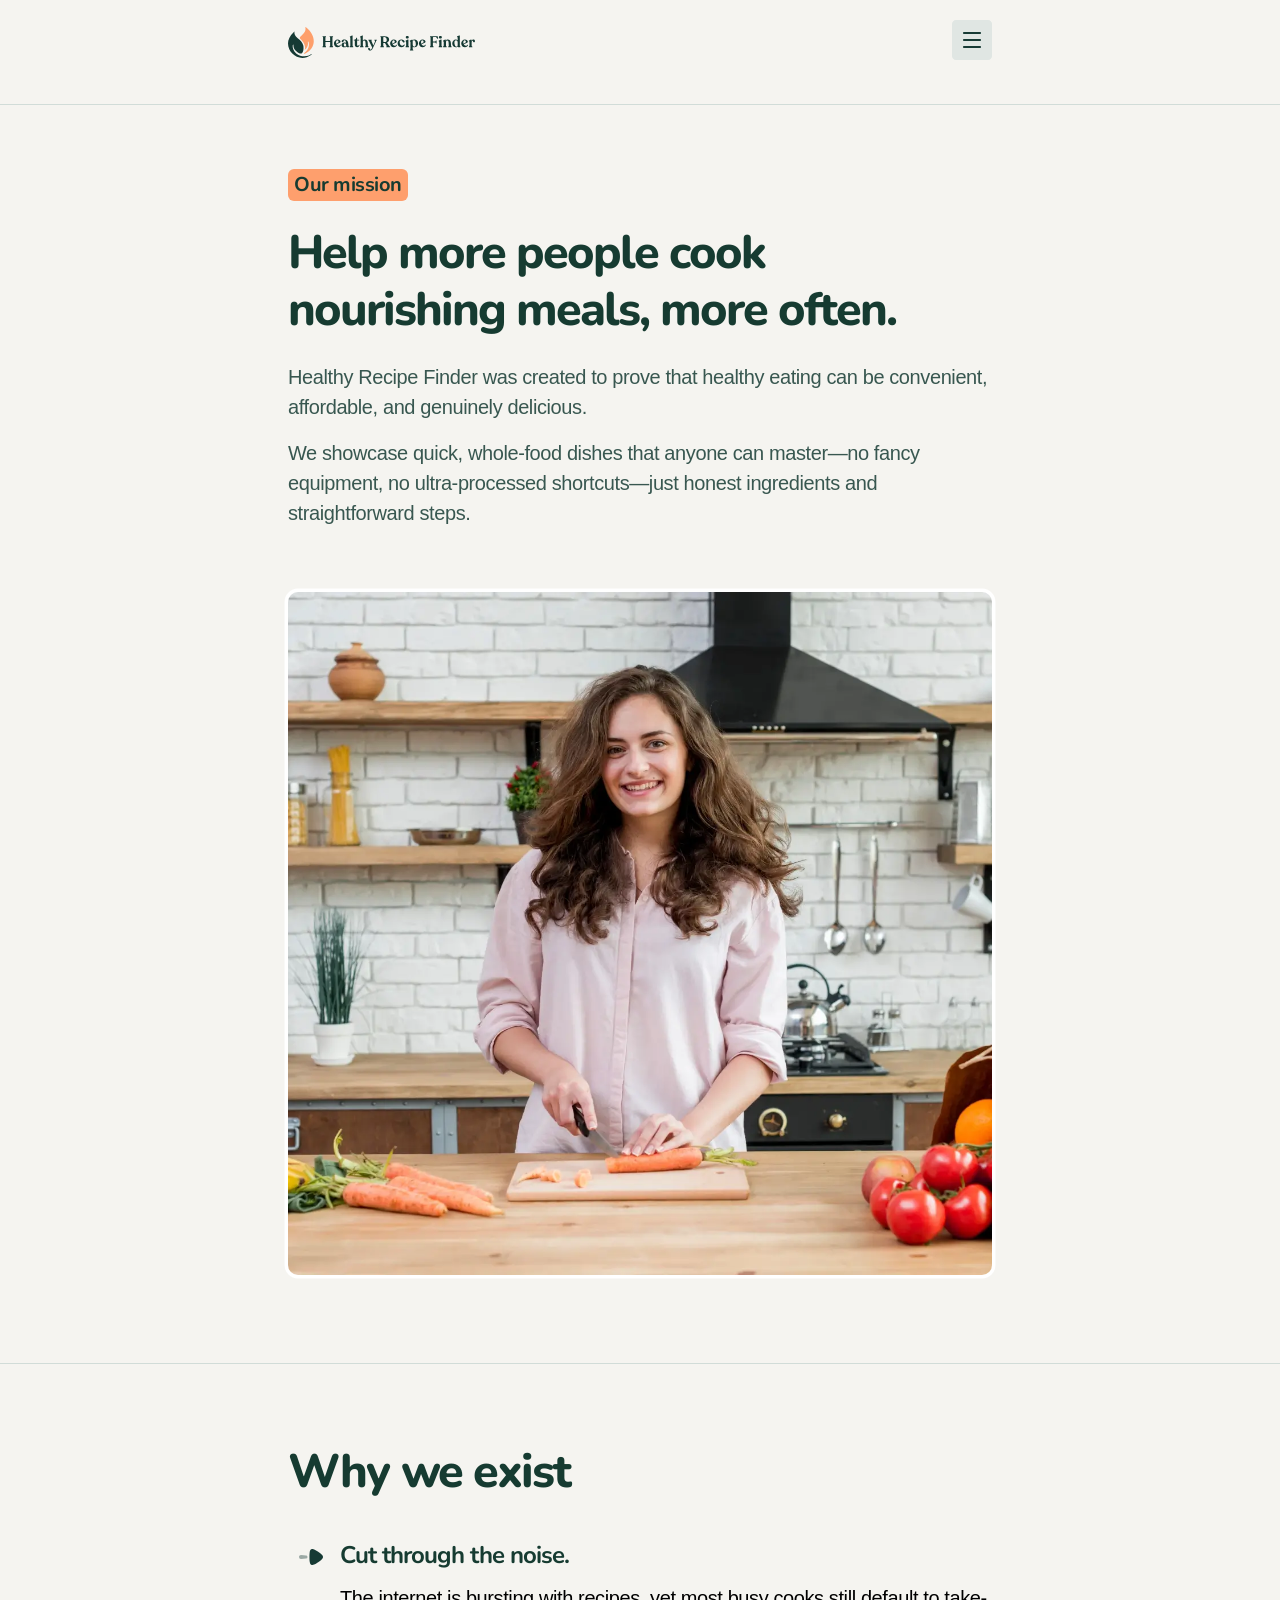
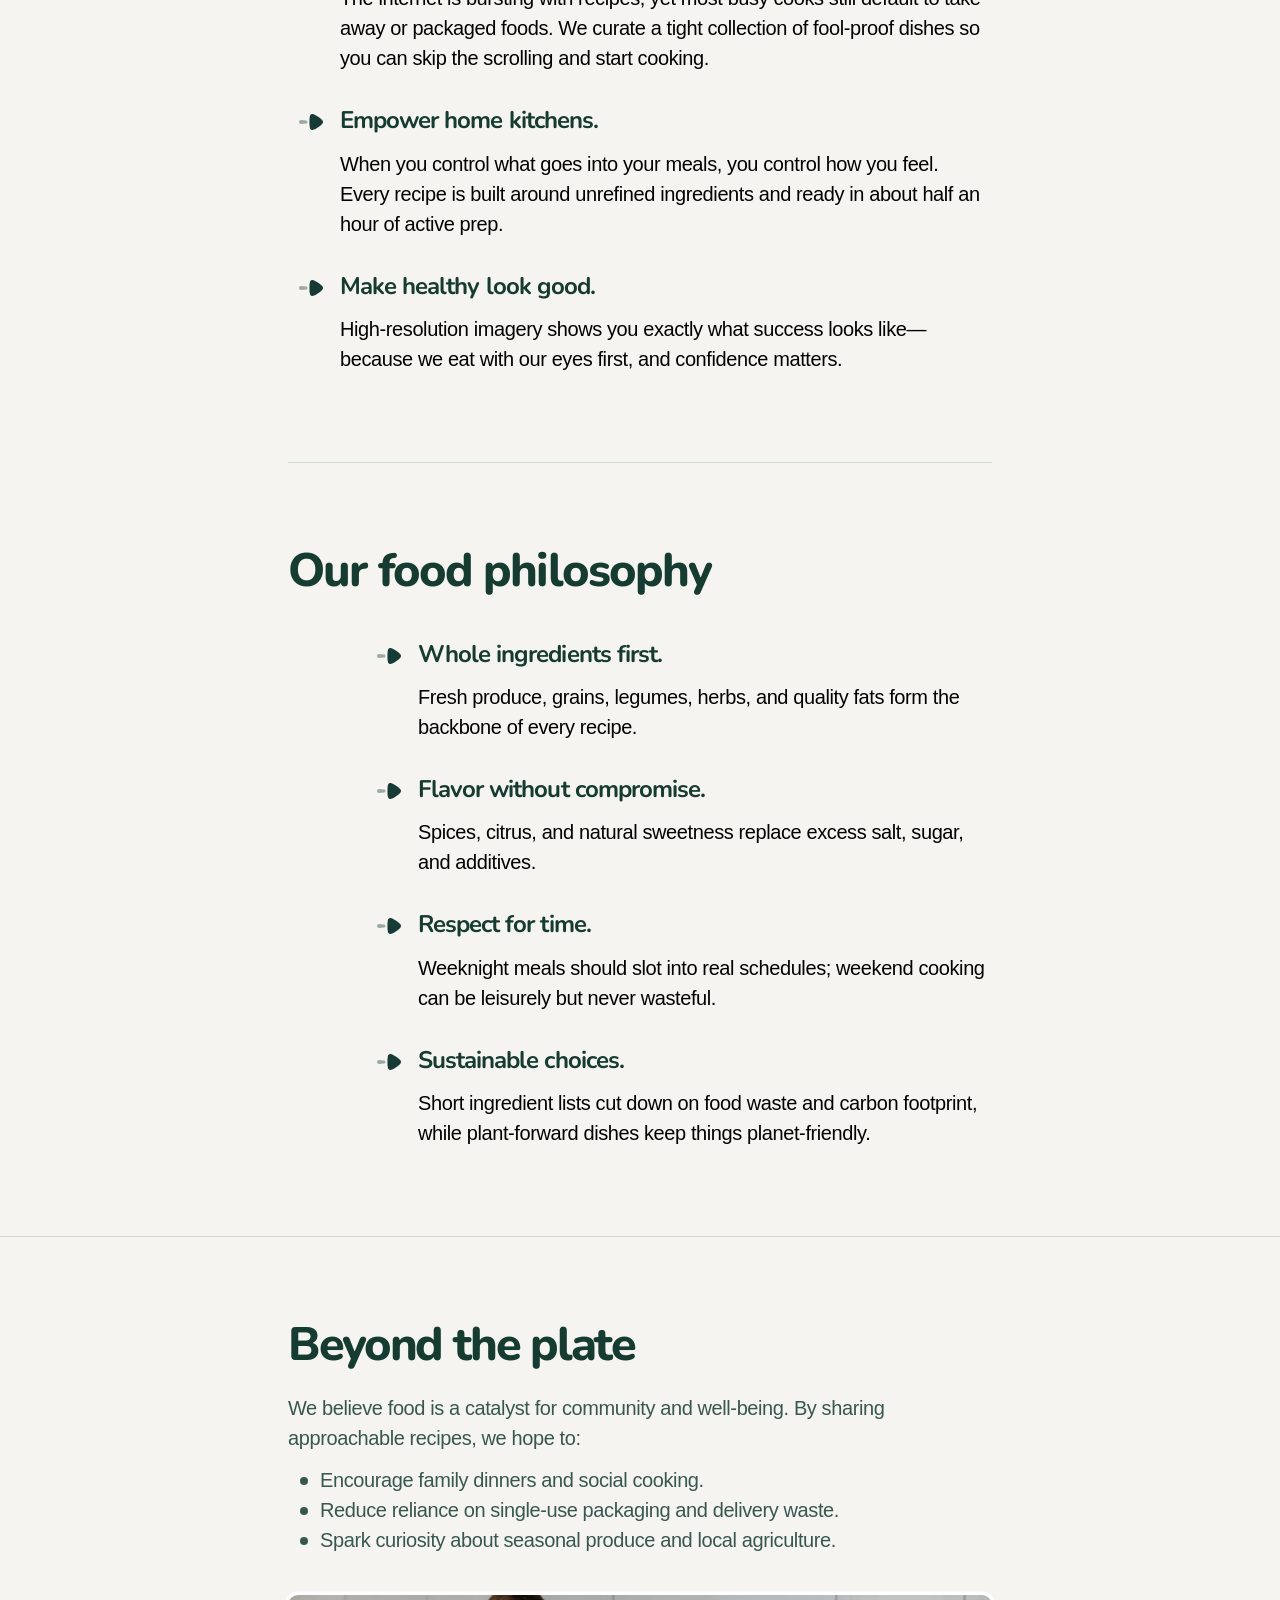
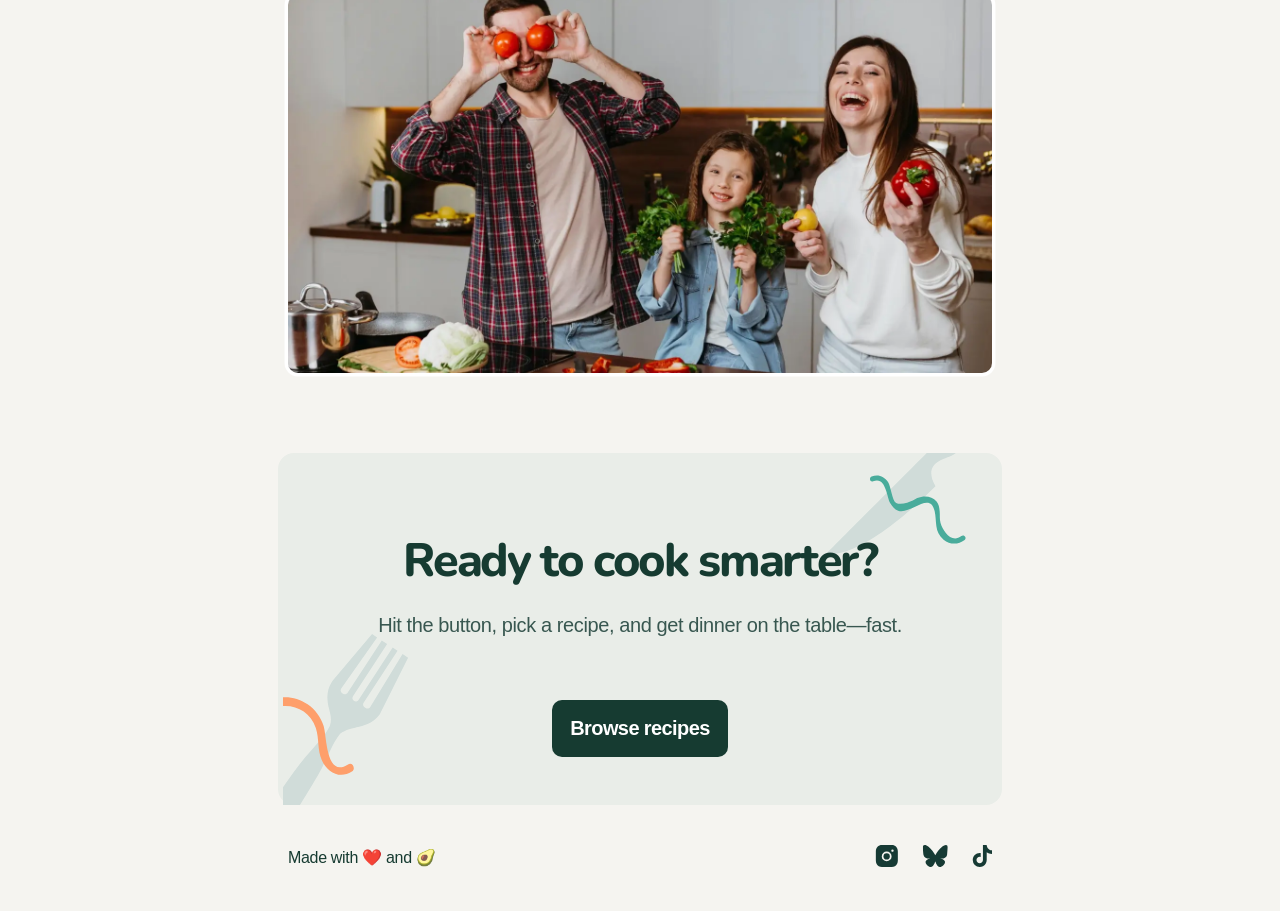
==== commit 70eca7ba: "Changes in HTML and CSS-files" ====
--- a/about.html
+++ b/about.html
@@ -21,7 +21,12 @@
         <a href="#" class="header__logo">
           <img src="./assets/images/logo.svg" alt="logo" />
         </a>
-        <button class="header__icon-open" aria-label="Open Menu" aria-expanded="false" aria-controls="navMenu">
+        <button
+          class="header__icon-open"
+          aria-label="Open Menu"
+          aria-expanded="false"
+          aria-controls="navMenu"
+        >
           <svg
             width="40"
             height="40"
@@ -73,11 +78,14 @@
         </div>
       </div>
     </header>
+    <hr />
     <main class="main">
       <section class="mission container">
         <div class="mission__content">
-          <p class="mission__color">Our mission</p>
-          <h2>Help more people cook nourishing meals, more often.</h2>
+          <hgroup>
+            <h1 class="mission__color">Our mission</h1>
+            <p>Help more people cook nourishing meals, more often.</p>
+          </hgroup>
           <p>
             Healthy Recipe Finder was created to prove that healthy eating can
             be convenient, affordable, and genuinely delicious.
@@ -101,6 +109,7 @@
           />
         </picture>
       </section>
+      <hr />
       <section class="exist-philosophy container">
         <div class="exist">
           <h2>Why we exist</h2>
@@ -125,6 +134,7 @@
             </p>
           </div>
         </div>
+        <hr />
         <div class="philosophy">
           <h2>Our food philosophy</h2>
           <div class="philosophy__content">
@@ -151,6 +161,7 @@
           </div>
         </div>
       </section>
+      <hr />
       <section class="plate container">
         <div class="plate__content">
           <h2>Beyond the plate</h2>
@@ -183,7 +194,6 @@
           />
         </picture>
       </section>
-
       <section class="smarter container">
         <h2>Ready to cook smarter?</h2>
         <p>Hit the button, pick a recipe, and get dinner on the table—fast.</p>
--- a/styles/style.css
+++ b/styles/style.css
@@ -23,10 +23,6 @@
     url(../assets/fonts/Nunito_Sans/NunitoSans-VariableFont_YTLC\,opsz\,wdth\,wght.ttf);
 }
 
-html {
-  box-sizing: border-box;
-}
-
 *,
 ::after,
 ::before {
@@ -42,6 +38,12 @@
   background-color: var(--neutral-100);
   /* position: relative; */
 }
+hr {
+  border: none; /* Убираем стандартную рамку */
+  background-color: var(--neutral-300); /* Цвет линии */
+  height: 1px; /* Толщина */
+  width: 100%; /* Ширина */
+}
 img {
   /* Чтобы ширина не выходила за экран изображения */
   max-width: 100%;
@@ -66,13 +68,13 @@
 /* Добавляем в каждый секцию максимальная ширана
 это ширина контента без паддингов */
 .container {
-  max-width: 343px;
+  box-sizing: border-box;
+  max-width: 363px;
   margin-inline: auto;
-  /* border: 2px solid black; */
+  padding-inline: 10px;
 }
 .header {
   padding-block: 20px;
-  border-bottom: 1px solid var(--neutral-300);
 }
 .header__container {
   display: flex;
@@ -141,6 +143,10 @@
   letter-spacing: -0.03em;
   text-align: center;
   color: var(--neutral-0);
+  transition: background-color 450ms ease-in-out;
+  &:hover {
+    background-color: var(--neutral-600);
+  }
   &:focus {
     outline: none;
   }
@@ -157,34 +163,29 @@
 .main {
   margin-block-start: 48px;
 }
+.main picture img {
+  background-color: var(--neutral-0);
+  box-shadow: 0px 0px 0px 3.45px var(--neutral-0);
+}
 .meals {
   margin-block-end: 64px;
 }
 .meals h1 {
-  width: 343px;
+  /* width: 343px; */
   font-family: var(--second-family);
   font-weight: 800;
-  /* font-size: 52px; */
-  font-size: clamp(3.25rem, calc(2.81rem + 1.878vw), 4.5rem);
+  font-size: clamp(3.25rem, 5vw + 20px, 4.5rem);
   line-height: 110%;
   letter-spacing: -0.04em;
   color: var(--neutral-900);
   margin-block: 0 16px;
 }
+/* декоративная полоска в заголовке */
 .meals h1 span {
-  position: relative;
-}
-.meals h1 span::after {
-  position: absolute;
-  content: "";
-  /* width: 185px; */
-  width: 100%;
-  height: 22px;
-  border-radius: 5px;
-  background-color: var(--orange);
-  top: 39px;
-  left: 0;
-  opacity: 0.5;
+  background-image: url("../assets/images/hero-background.svg");
+  background-repeat: no-repeat;
+  background-size: contain;
+  background-position: center bottom 25%;
 }
 .meals p {
   font-family: var(--font-family);
@@ -249,11 +250,55 @@
   display: flex;
   align-items: center;
   flex-direction: column;
-  row-gap: 20px;
-}
-.getting__block img {
+  row-gap: 24px;
+}
+.getting__block li {
+  list-style-type: none;
+  box-sizing: border-box;
+  min-height: 194px;
+  display: flex;
+  flex-direction: column;
+  justify-content: flex-end;
+  position: relative;
+  padding-block-start: 80px;
+  &::before {
+    position: absolute;
+    content: "";
+    width: 60px;
+    height: 60px;
+    border-radius: 12px;
+    background-color: var(--neutral-0);
+    background-repeat: no-repeat;
+    background-position: center;
+    top: 0;
+    left: 0;
+    border: 1px solid var(--neutral-200);
+    box-shadow: 0 1px 0 var(--neutral-200);
+    border-radius: 12px;
+  }
+  &:nth-child(1):before {
+    content: "";
+    background-image: url("../assets/images/icon-whole-food-recipes.svg");
+  }
+  &:nth-child(2):before {
+    content: "";
+    background-image: url("../assets/images/icon-minimum-fuss.svg");
+  }
+  &:nth-child(3):before {
+    content: "";
+    background-image: url("../assets/images/icon-search-in-seconds.svg");
+  }
+}
+/* .getting__block img {
+  width: 60px;
+  height: 60px;
+  object-fit: contain;
+  background-color: var(--neutral-0);
+  border: 1px solid var(--neutral-200);
+  box-shadow: 0 1px 0 var(--neutral-200);
+  border-radius: 12px;
   margin-block-end: 20px;
-}
+} */
 .getting__block h4 {
   font-family: var(--second-family);
   font-weight: 700;
@@ -316,41 +361,34 @@
 /* Mission */
 .mission {
   padding-block-end: 64px;
-  border-bottom: 1px solid var(--neutral-300);
 }
 .mission__content {
   margin-block-end: 40px;
 }
 .mission__color {
   font-family: var(--second-family);
+  width: fit-content;
+  /*  указывает элементу использовать столько горизонтального пространства, сколько необходимо для его содержимого, но не более максимального доступного пространства в его контейнере.  */
+  height: 32px;
+  padding-inline: 6px;
+  text-align: center;
+  align-content: center;
   font-weight: 700;
   font-size: 20px;
   line-height: 140%;
-  letter-spacing: -0.03em;
-  color: var(--neutral-900);
-  position: relative;
-}
-.mission__color::after {
-  position: absolute;
-  content: "";
-  width: 110px;
-  height: 25px;
-  border-radius: 5px;
-  background-color: var(--orange);
-  top: 2px;
-  left: -2px;
-  opacity: 0.85;
-  z-index: -1;
-}
-.mission__content p:first-child {
-  margin-block-end: 24px;
-}
-.mission__content h2 {
-  font-family: var(--second-family);
+  letter-spacing: -0.5px;
+  color: var(--neutral-900);
+  background: var(--orange);
+  border-radius: 6px;
+  margin-block: 0 24px;
+}
+
+.mission__content hgroup p {
+  font-family: var(--second-family);
+  font-size: clamp(2.5rem, calc(2.324rem + 0.751vw), 3rem);
   font-weight: 800;
-  font-size: clamp(2.5rem, calc(2.324rem + 0.751vw), 3rem);
   line-height: 120%;
-  letter-spacing: -0.05em;
+  letter-spacing: -2px;
   color: var(--neutral-900);
   margin-block: 0 24px;
 }
@@ -363,7 +401,7 @@
   color: var(--neutral-600);
   margin-block: 0;
 }
-.mission__content p:nth-child(3) {
+.mission__content p:not(:last-child) {
   margin-block-end: 16px;
 }
 .mission img {
@@ -421,12 +459,10 @@
 }
 .exist {
   padding-block-end: 48px;
-  border-bottom: 1px solid var(--neutral-300);
 }
 
 .philosophy {
   margin-block-start: 48px;
-  border-bottom: 1px solid var(--neutral-300);
 }
 .philosophy__content p:last-child {
   margin-block-end: 0;
@@ -461,15 +497,28 @@
   margin-block: 0 12px;
 }
 .plate__list {
-  padding-inline-start: 32px;
-}
-.plate__item {
+  list-style-type: none;
+}
+.plate__list li {
   font-family: var(--font-family);
   font-weight: 500;
   font-size: 20px;
   line-height: 150%;
   letter-spacing: -0.02em;
   color: var(--neutral-600);
+  padding-inline-start: 32px;
+  position: relative;
+}
+.plate__list li::before {
+  position: absolute;
+  content: "";
+  width: 8px;
+  height: 8px;
+  border-radius: 50%;
+  background-color: var(--neutral-600);
+  top: 0;
+  left: 0;
+  transform: translate(150%, 150%);
 }
 
 .plate img {
@@ -939,8 +988,8 @@
     /* padding-inline: 32px; */
   }
   .container {
-    max-width: 704px;
-    margin-inline: auto;
+    max-width: 724px;
+    /* margin-inline: auto; */
   }
   .header {
     padding-block: 20px 32px;
@@ -984,9 +1033,12 @@
     align-items: flex-start;
     row-gap: 32px;
   }
-  .getting__block img {
+  .getting__block li {
+    min-height: 168px;
+  }
+  /* .getting__block img {
     margin-block-end: 24px;
-  }
+  } */
   /* Built */
   .built {
     margin-block: 80px;
@@ -1158,8 +1210,8 @@
     /* padding: 0; */
   }
   .container {
-    max-width: 1192px;
-    margin-inline: auto;
+    max-width: 1202px;
+    /* margin-inline: auto; */
   }
   .header {
     padding-block: 32.5px;
@@ -1260,13 +1312,9 @@
     justify-content: center;
     gap: 0 32px;
   }
-  .getting__block img {
-    margin-block-end: 24px;
-  }
-  .getting__block-pecipes,
-  .getting__block-fuss,
-  .getting__block-searh {
+  .getting__block li {
     width: 376px;
+    min-height: 198px;
   }
   /* Built */
   .built {
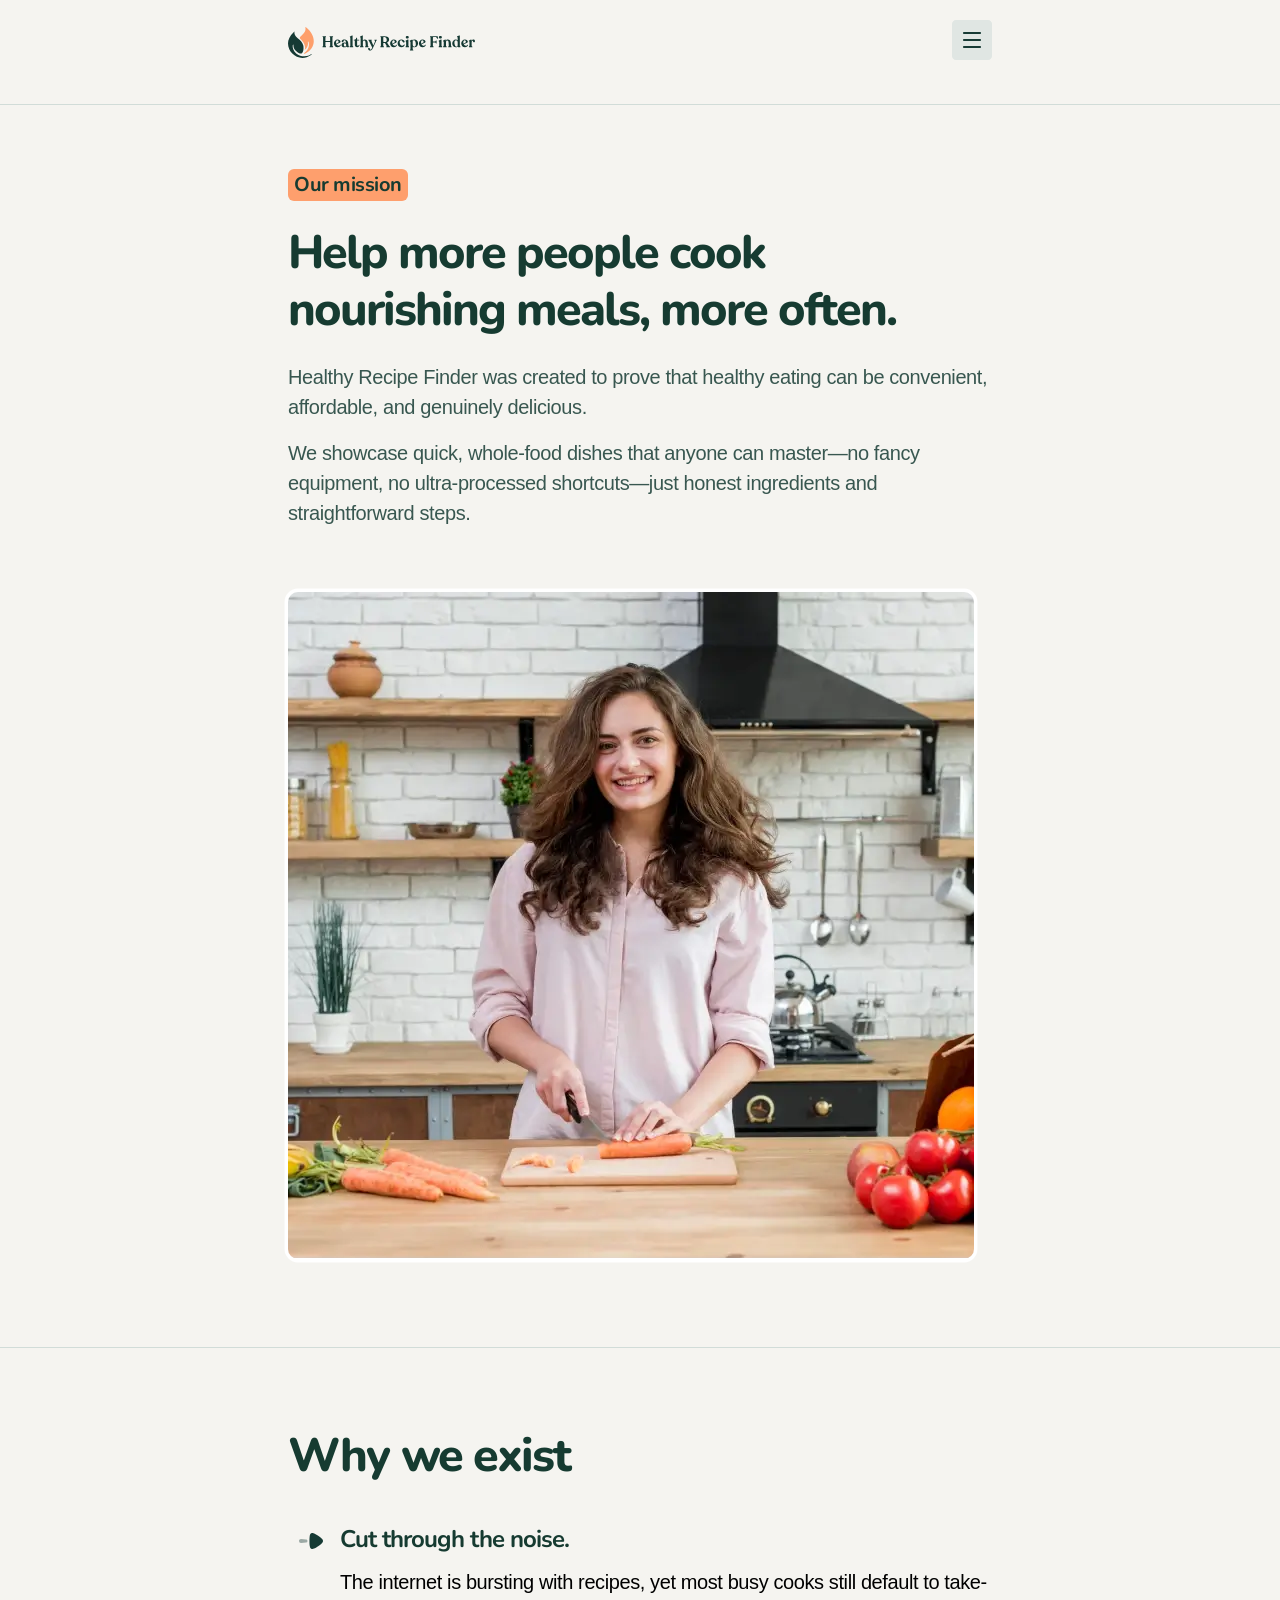
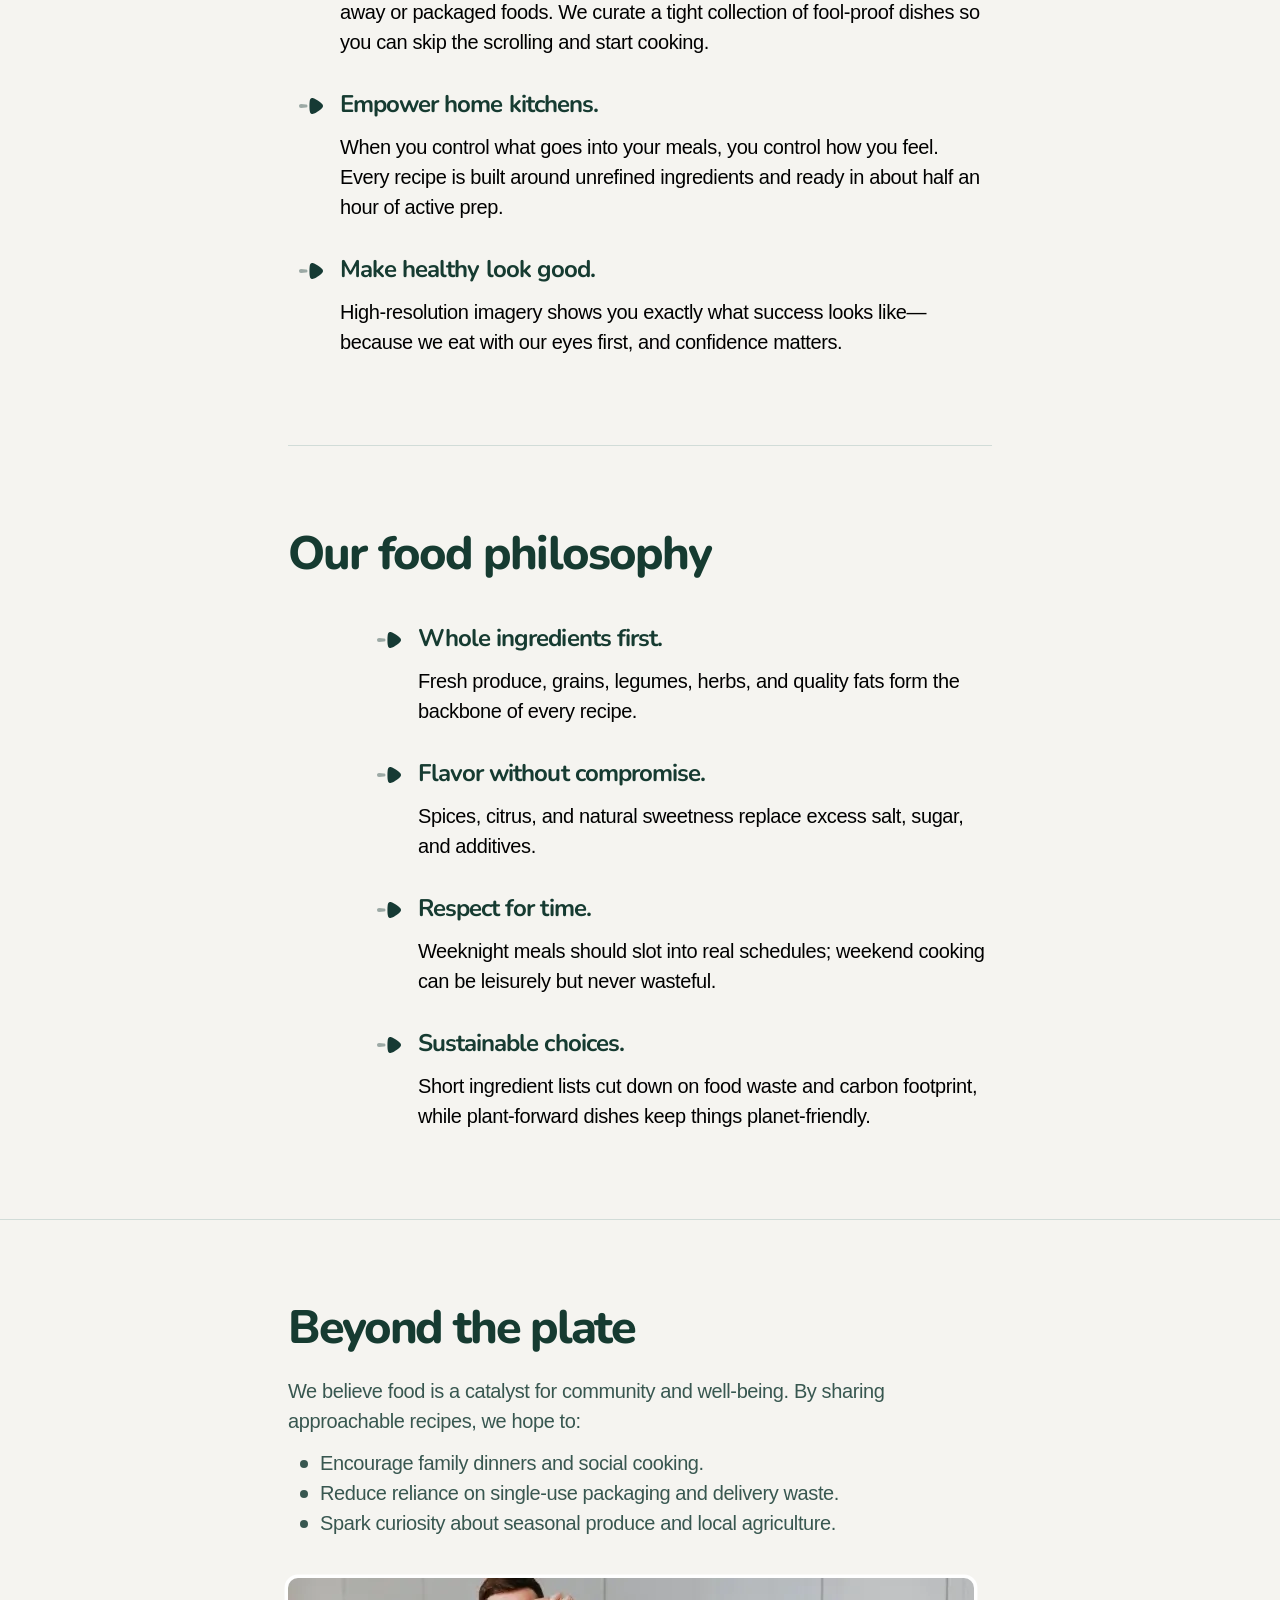
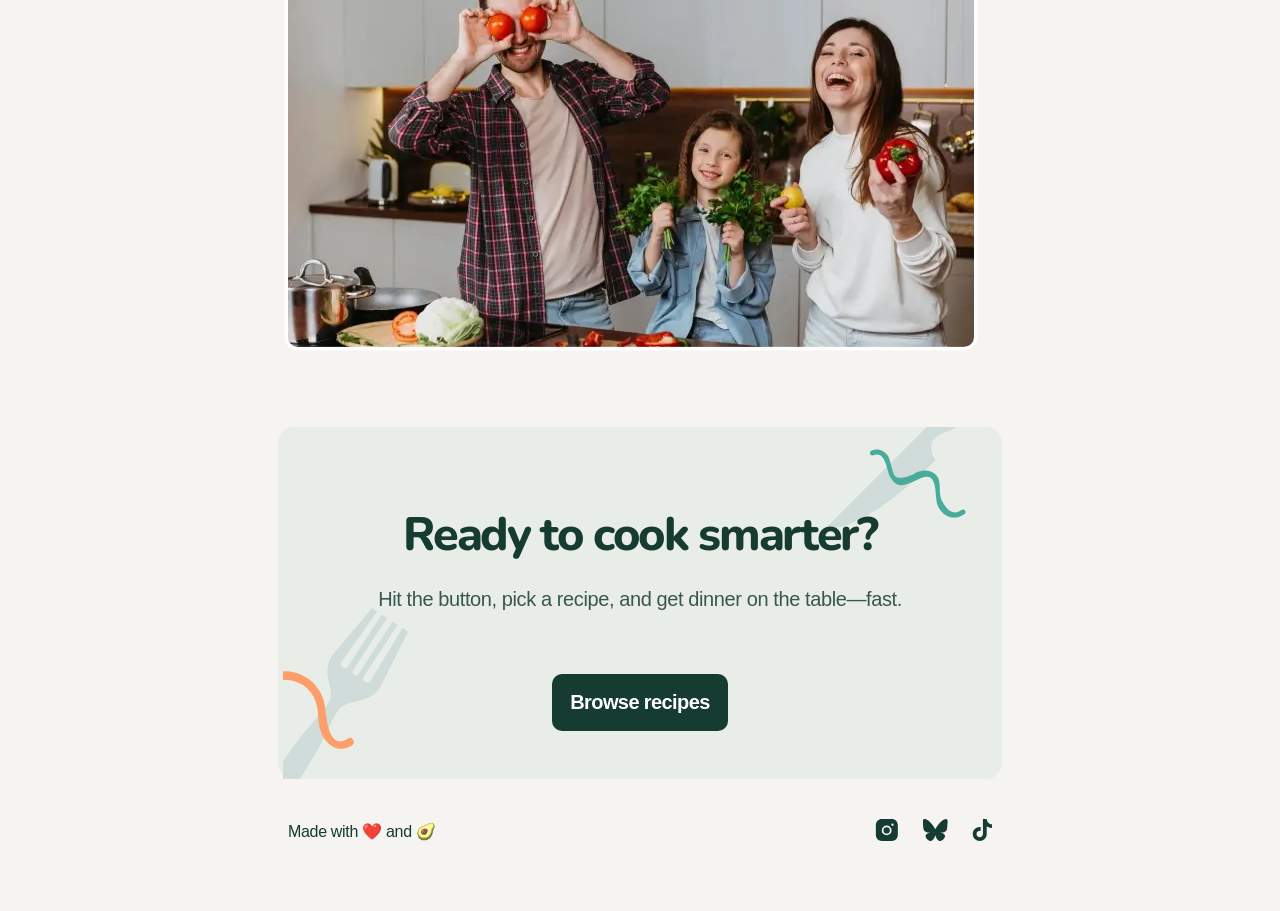
==== commit cbd4d319: "Merge branch 'main' of https://github.com/SashaYerokhov/Healthy-recipe" ====
--- a/about.html
+++ b/about.html
@@ -18,7 +18,7 @@
   <body>
     <header class="header container">
       <div class="header__container">
-        <a href="#" class="header__logo">
+        <a href="index.html" class="header__logo">
           <img src="./assets/images/logo.svg" alt="logo" />
         </a>
         <button
@@ -62,13 +62,13 @@
           <nav class="header__menu">
             <ul id="navMenu" class="header__menu-list">
               <li class="header__menu-item">
-                <a href="/index.html" class="header__menu-link">Home</a>
+                <a href="index.html" class="header__menu-link">Home</a>
               </li>
               <li class="header__menu-item">
-                <a href="/about.html" class="header__menu-link">About</a>
+                <a href="about.html" class="header__menu-link">About</a>
               </li>
               <li class="header__menu-item">
-                <a href="/recipes.html" class="header__menu-link">Recipes</a>
+                <a href="recipes.html" class="header__menu-link">Recipes</a>
               </li>
             </ul>
           </nav>
--- a/styles/style.css
+++ b/styles/style.css
@@ -774,28 +774,41 @@
   display: flex;
   align-items: center;
   flex-wrap: wrap;
-  column-gap: 16px;
-  row-gap: 8px;
+  gap: 8px 16px;
   margin-block-end: 16px;
+}
+.recipes__wrap-details span {
+  padding-inline-start: 26px;
+  background-repeat: no-repeat;
+  background-position: left center;
+  &:nth-child(1) {
+    background-image: url("../assets/images/icon-servings.svg");
+  }
+  &:nth-child(2) {
+    background-image: url("../assets/images/icon-prep-time.svg");
+  }
+  &:nth-child(3) {
+    background-image: url("../assets/images/icon-cook-time.svg");
+  }
 }
 .recipes__wrap-details p {
   margin: 0;
 }
-.details__serving {
+/* .details__serving {
   display: flex;
   align-items: center;
   column-gap: 6px;
-}
-.details__prep {
+} */
+/* .details__prep {
   display: flex;
   align-items: center;
   column-gap: 6px;
-}
-.details__cook {
+} */
+/* .details__cook {
   display: flex;
   align-items: center;
   column-gap: 6px;
-}
+} */
 .btn__view {
   width: 327px;
   height: 48px;
@@ -813,6 +826,9 @@
   color: var(--neutral-900);
   margin-block-end: 16px;
   text-transform: capitalize;
+}
+.recipes ul {
+  list-style: none;
 }
 .recipe__info {
   display: flex;
@@ -1431,6 +1447,9 @@
   .recipes__wrap-info h4 {
     width: 344px;
   }
+  .recipes__wrap-details {
+    gap: 8px 16px;
+  }
   /* Recipe */
   /* Нужно уменишить высоту 2018px */
   .recipe__info {
